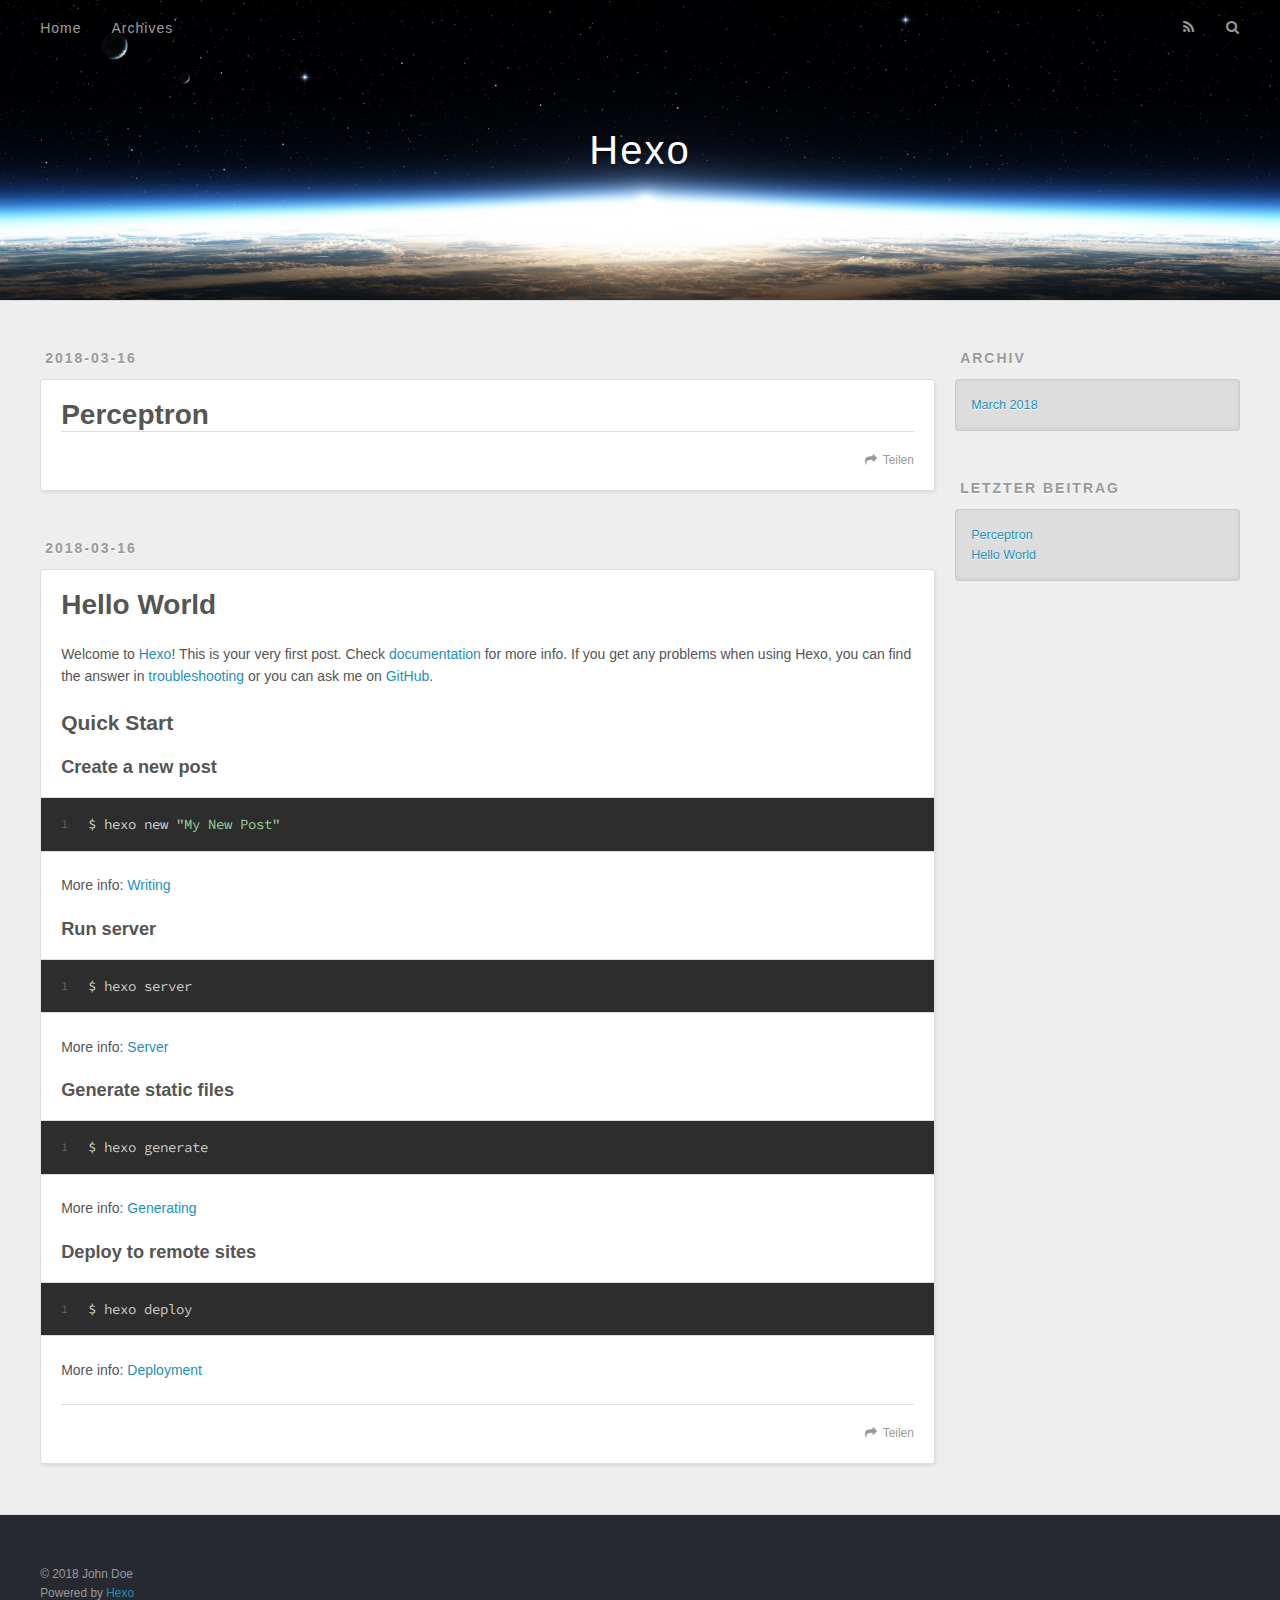
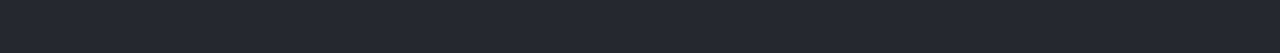
==== index.html @ eaf39b30 "Site updated: 2018-03-16 14:54:07" ====
<!DOCTYPE html>
<html>
<head>
  <meta charset="utf-8">
  

  
  <title>Hexo</title>
  <meta name="viewport" content="width=device-width, initial-scale=1, maximum-scale=1">
  <meta property="og:type" content="website">
<meta property="og:title" content="Hexo">
<meta property="og:url" content="http://yoursite.com/index.html">
<meta property="og:site_name" content="Hexo">
<meta name="twitter:card" content="summary">
<meta name="twitter:title" content="Hexo">
  
    <link rel="alternate" href="/atom.xml" title="Hexo" type="application/atom+xml">
  
  
    <link rel="icon" href="/favicon.png">
  
  
    <link href="//fonts.googleapis.com/css?family=Source+Code+Pro" rel="stylesheet" type="text/css">
  
  <link rel="stylesheet" href="/css/style.css">
</head>

<body>
  <div id="container">
    <div id="wrap">
      <header id="header">
  <div id="banner"></div>
  <div id="header-outer" class="outer">
    <div id="header-title" class="inner">
      <h1 id="logo-wrap">
        <a href="/" id="logo">Hexo</a>
      </h1>
      
    </div>
    <div id="header-inner" class="inner">
      <nav id="main-nav">
        <a id="main-nav-toggle" class="nav-icon"></a>
        
          <a class="main-nav-link" href="/">Home</a>
        
          <a class="main-nav-link" href="/archives">Archives</a>
        
      </nav>
      <nav id="sub-nav">
        
          <a id="nav-rss-link" class="nav-icon" href="/atom.xml" title="RSS Feed"></a>
        
        <a id="nav-search-btn" class="nav-icon" title="Suche"></a>
      </nav>
      <div id="search-form-wrap">
        <form action="//google.com/search" method="get" accept-charset="UTF-8" class="search-form"><input type="search" name="q" class="search-form-input" placeholder="Search"><button type="submit" class="search-form-submit">&#xF002;</button><input type="hidden" name="sitesearch" value="http://yoursite.com"></form>
      </div>
    </div>
  </div>
</header>
      <div class="outer">
        <section id="main">
  
    <article id="post-Perceptron" class="article article-type-post" itemscope itemprop="blogPost">
  <div class="article-meta">
    <a href="/2018/03/16/Perceptron/" class="article-date">
  <time datetime="2018-03-16T06:49:03.000Z" itemprop="datePublished">2018-03-16</time>
</a>
    
  </div>
  <div class="article-inner">
    
    
      <header class="article-header">
        
  
    <h1 itemprop="name">
      <a class="article-title" href="/2018/03/16/Perceptron/">Perceptron</a>
    </h1>
  

      </header>
    
    <div class="article-entry" itemprop="articleBody">
      
        
      
    </div>
    <footer class="article-footer">
      <a data-url="http://yoursite.com/2018/03/16/Perceptron/" data-id="cjetl89c2000060u27ixcn9r8" class="article-share-link">Teilen</a>
      
      
    </footer>
  </div>
  
</article>


  
    <article id="post-hello-world" class="article article-type-post" itemscope itemprop="blogPost">
  <div class="article-meta">
    <a href="/2018/03/16/hello-world/" class="article-date">
  <time datetime="2018-03-16T02:25:37.975Z" itemprop="datePublished">2018-03-16</time>
</a>
    
  </div>
  <div class="article-inner">
    
    
      <header class="article-header">
        
  
    <h1 itemprop="name">
      <a class="article-title" href="/2018/03/16/hello-world/">Hello World</a>
    </h1>
  

      </header>
    
    <div class="article-entry" itemprop="articleBody">
      
        <p>Welcome to <a href="https://hexo.io/" target="_blank" rel="noopener">Hexo</a>! This is your very first post. Check <a href="https://hexo.io/docs/" target="_blank" rel="noopener">documentation</a> for more info. If you get any problems when using Hexo, you can find the answer in <a href="https://hexo.io/docs/troubleshooting.html" target="_blank" rel="noopener">troubleshooting</a> or you can ask me on <a href="https://github.com/hexojs/hexo/issues" target="_blank" rel="noopener">GitHub</a>.</p>
<h2 id="Quick-Start"><a href="#Quick-Start" class="headerlink" title="Quick Start"></a>Quick Start</h2><h3 id="Create-a-new-post"><a href="#Create-a-new-post" class="headerlink" title="Create a new post"></a>Create a new post</h3><figure class="highlight bash"><table><tr><td class="gutter"><pre><span class="line">1</span><br></pre></td><td class="code"><pre><span class="line">$ hexo new <span class="string">"My New Post"</span></span><br></pre></td></tr></table></figure>
<p>More info: <a href="https://hexo.io/docs/writing.html" target="_blank" rel="noopener">Writing</a></p>
<h3 id="Run-server"><a href="#Run-server" class="headerlink" title="Run server"></a>Run server</h3><figure class="highlight bash"><table><tr><td class="gutter"><pre><span class="line">1</span><br></pre></td><td class="code"><pre><span class="line">$ hexo server</span><br></pre></td></tr></table></figure>
<p>More info: <a href="https://hexo.io/docs/server.html" target="_blank" rel="noopener">Server</a></p>
<h3 id="Generate-static-files"><a href="#Generate-static-files" class="headerlink" title="Generate static files"></a>Generate static files</h3><figure class="highlight bash"><table><tr><td class="gutter"><pre><span class="line">1</span><br></pre></td><td class="code"><pre><span class="line">$ hexo generate</span><br></pre></td></tr></table></figure>
<p>More info: <a href="https://hexo.io/docs/generating.html" target="_blank" rel="noopener">Generating</a></p>
<h3 id="Deploy-to-remote-sites"><a href="#Deploy-to-remote-sites" class="headerlink" title="Deploy to remote sites"></a>Deploy to remote sites</h3><figure class="highlight bash"><table><tr><td class="gutter"><pre><span class="line">1</span><br></pre></td><td class="code"><pre><span class="line">$ hexo deploy</span><br></pre></td></tr></table></figure>
<p>More info: <a href="https://hexo.io/docs/deployment.html" target="_blank" rel="noopener">Deployment</a></p>

      
    </div>
    <footer class="article-footer">
      <a data-url="http://yoursite.com/2018/03/16/hello-world/" data-id="cjetl89c9000160u2p0v2at0t" class="article-share-link">Teilen</a>
      
      
    </footer>
  </div>
  
</article>


  


</section>
        
          <aside id="sidebar">
  
    

  
    

  
    
  
    
  <div class="widget-wrap">
    <h3 class="widget-title">Archiv</h3>
    <div class="widget">
      <ul class="archive-list"><li class="archive-list-item"><a class="archive-list-link" href="/archives/2018/03/">March 2018</a></li></ul>
    </div>
  </div>


  
    
  <div class="widget-wrap">
    <h3 class="widget-title">letzter Beitrag</h3>
    <div class="widget">
      <ul>
        
          <li>
            <a href="/2018/03/16/Perceptron/">Perceptron</a>
          </li>
        
          <li>
            <a href="/2018/03/16/hello-world/">Hello World</a>
          </li>
        
      </ul>
    </div>
  </div>

  
</aside>
        
      </div>
      <footer id="footer">
  
  <div class="outer">
    <div id="footer-info" class="inner">
      &copy; 2018 John Doe<br>
      Powered by <a href="http://hexo.io/" target="_blank">Hexo</a>
    </div>
  </div>
</footer>
    </div>
    <nav id="mobile-nav">
  
    <a href="/" class="mobile-nav-link">Home</a>
  
    <a href="/archives" class="mobile-nav-link">Archives</a>
  
</nav>
    

<script src="//ajax.googleapis.com/ajax/libs/jquery/2.0.3/jquery.min.js"></script>


  <link rel="stylesheet" href="/fancybox/jquery.fancybox.css">
  <script src="/fancybox/jquery.fancybox.pack.js"></script>


<script src="/js/script.js"></script>



  </div>
</body>
</html>
---- css/style.css ----
body {
  width: 100%;
}
body:before,
body:after {
  content: "";
  display: table;
}
body:after {
  clear: both;
}
html,
body,
div,
span,
applet,
object,
iframe,
h1,
h2,
h3,
h4,
h5,
h6,
p,
blockquote,
pre,
a,
abbr,
acronym,
address,
big,
cite,
code,
del,
dfn,
em,
img,
ins,
kbd,
q,
s,
samp,
small,
strike,
strong,
sub,
sup,
tt,
var,
dl,
dt,
dd,
ol,
ul,
li,
fieldset,
form,
label,
legend,
table,
caption,
tbody,
tfoot,
thead,
tr,
th,
td {
  margin: 0;
  padding: 0;
  border: 0;
  outline: 0;
  font-weight: inherit;
  font-style: inherit;
  font-family: inherit;
  font-size: 100%;
  vertical-align: baseline;
}
body {
  line-height: 1;
  color: #000;
  background: #fff;
}
ol,
ul {
  list-style: none;
}
table {
  border-collapse: separate;
  border-spacing: 0;
  vertical-align: middle;
}
caption,
th,
td {
  text-align: left;
  font-weight: normal;
  vertical-align: middle;
}
a img {
  border: none;
}
input,
button {
  margin: 0;
  padding: 0;
}
input::-moz-focus-inner,
button::-moz-focus-inner {
  border: 0;
  padding: 0;
}
@font-face {
  font-family: FontAwesome;
  font-style: normal;
  font-weight: normal;
  src: url("fonts/fontawesome-webfont.eot?v=#4.0.3");
  src: url("fonts/fontawesome-webfont.eot?#iefix&v=#4.0.3") format("embedded-opentype"), url("fonts/fontawesome-webfont.woff?v=#4.0.3") format("woff"), url("fonts/fontawesome-webfont.ttf?v=#4.0.3") format("truetype"), url("fonts/fontawesome-webfont.svg#fontawesomeregular?v=#4.0.3") format("svg");
}
html,
body,
#container {
  height: 100%;
}
body {
  background: #eee;
  font: 14px -apple-system, BlinkMacSystemFont, "Segoe UI", "Roboto", "Oxygen", "Ubuntu", "Cantarell", "Fira Sans", "Droid Sans", "Helvetica Neue", sans-serif;
  -webkit-text-size-adjust: 100%;
}
.outer {
  max-width: 1220px;
  margin: 0 auto;
  padding: 0 20px;
}
.outer:before,
.outer:after {
  content: "";
  display: table;
}
.outer:after {
  clear: both;
}
.inner {
  display: inline;
  float: left;
  width: 98.33333333333333%;
  margin: 0 0.833333333333333%;
}
.left,
.alignleft {
  float: left;
}
.right,
.alignright {
  float: right;
}
.clear {
  clear: both;
}
#container {
  position: relative;
}
.mobile-nav-on {
  overflow: hidden;
}
#wrap {
  height: 100%;
  width: 100%;
  position: absolute;
  top: 0;
  left: 0;
  -webkit-transition: 0.2s ease-out;
  -moz-transition: 0.2s ease-out;
  -ms-transition: 0.2s ease-out;
  transition: 0.2s ease-out;
  z-index: 1;
  background: #eee;
}
.mobile-nav-on #wrap {
  left: 280px;
}
@media screen and (min-width: 768px) {
  #main {
    display: inline;
    float: left;
    width: 73.33333333333333%;
    margin: 0 0.833333333333333%;
  }
}
.article-date,
.article-category-link,
.archive-year,
.widget-title {
  text-decoration: none;
  text-transform: uppercase;
  letter-spacing: 2px;
  color: #999;
  margin-bottom: 1em;
  margin-left: 5px;
  line-height: 1em;
  text-shadow: 0 1px #fff;
  font-weight: bold;
}
.article-inner,
.archive-article-inner {
  background: #fff;
  -webkit-box-shadow: 1px 2px 3px #ddd;
  box-shadow: 1px 2px 3px #ddd;
  border: 1px solid #ddd;
  border-radius: 3px;
}
.article-entry h1,
.widget h1 {
  font-size: 2em;
}
.article-entry h2,
.widget h2 {
  font-size: 1.5em;
}
.article-entry h3,
.widget h3 {
  font-size: 1.3em;
}
.article-entry h4,
.widget h4 {
  font-size: 1.2em;
}
.article-entry h5,
.widget h5 {
  font-size: 1em;
}
.article-entry h6,
.widget h6 {
  font-size: 1em;
  color: #999;
}
.article-entry hr,
.widget hr {
  border: 1px dashed #ddd;
}
.article-entry strong,
.widget strong {
  font-weight: bold;
}
.article-entry em,
.widget em,
.article-entry cite,
.widget cite {
  font-style: italic;
}
.article-entry sup,
.widget sup,
.article-entry sub,
.widget sub {
  font-size: 0.75em;
  line-height: 0;
  position: relative;
  vertical-align: baseline;
}
.article-entry sup,
.widget sup {
  top: -0.5em;
}
.article-entry sub,
.widget sub {
  bottom: -0.2em;
}
.article-entry small,
.widget small {
  font-size: 0.85em;
}
.article-entry acronym,
.widget acronym,
.article-entry abbr,
.widget abbr {
  border-bottom: 1px dotted;
}
.article-entry ul,
.widget ul,
.article-entry ol,
.widget ol,
.article-entry dl,
.widget dl {
  margin: 0 20px;
  line-height: 1.6em;
}
.article-entry ul ul,
.widget ul ul,
.article-entry ol ul,
.widget ol ul,
.article-entry ul ol,
.widget ul ol,
.article-entry ol ol,
.widget ol ol {
  margin-top: 0;
  margin-bottom: 0;
}
.article-entry ul,
.widget ul {
  list-style: disc;
}
.article-entry ol,
.widget ol {
  list-style: decimal;
}
.article-entry dt,
.widget dt {
  font-weight: bold;
}
#header {
  height: 300px;
  position: relative;
  border-bottom: 1px solid #ddd;
}
#header:before,
#header:after {
  content: "";
  position: absolute;
  left: 0;
  right: 0;
  height: 40px;
}
#header:before {
  top: 0;
  background: -webkit-linear-gradient(rgba(0,0,0,0.2), transparent);
  background: -moz-linear-gradient(rgba(0,0,0,0.2), transparent);
  background: -ms-linear-gradient(rgba(0,0,0,0.2), transparent);
  background: linear-gradient(rgba(0,0,0,0.2), transparent);
}
#header:after {
  bottom: 0;
  background: -webkit-linear-gradient(transparent, rgba(0,0,0,0.2));
  background: -moz-linear-gradient(transparent, rgba(0,0,0,0.2));
  background: -ms-linear-gradient(transparent, rgba(0,0,0,0.2));
  background: linear-gradient(transparent, rgba(0,0,0,0.2));
}
#header-outer {
  height: 100%;
  position: relative;
}
#header-inner {
  position: relative;
  overflow: hidden;
}
#banner {
  position: absolute;
  top: 0;
  left: 0;
  width: 100%;
  height: 100%;
  background: url("images/banner.jpg") center #000;
  -webkit-background-size: cover;
  -moz-background-size: cover;
  background-size: cover;
  z-index: -1;
}
#header-title {
  text-align: center;
  height: 40px;
  position: absolute;
  top: 50%;
  left: 0;
  margin-top: -20px;
}
#logo,
#subtitle {
  text-decoration: none;
  color: #fff;
  font-weight: 300;
  text-shadow: 0 1px 4px rgba(0,0,0,0.3);
}
#logo {
  font-size: 40px;
  line-height: 40px;
  letter-spacing: 2px;
}
#subtitle {
  font-size: 16px;
  line-height: 16px;
  letter-spacing: 1px;
}
#subtitle-wrap {
  margin-top: 16px;
}
#main-nav {
  float: left;
  margin-left: -15px;
}
.nav-icon,
.main-nav-link {
  float: left;
  color: #fff;
  opacity: 0.6;
  text-decoration: none;
  text-shadow: 0 1px rgba(0,0,0,0.2);
  -webkit-transition: opacity 0.2s;
  -moz-transition: opacity 0.2s;
  -ms-transition: opacity 0.2s;
  transition: opacity 0.2s;
  display: block;
  padding: 20px 15px;
}
.nav-icon:hover,
.main-nav-link:hover {
  opacity: 1;
}
.nav-icon {
  font-family: FontAwesome;
  text-align: center;
  font-size: 14px;
  width: 14px;
  height: 14px;
  padding: 20px 15px;
  position: relative;
  cursor: pointer;
}
.main-nav-link {
  font-weight: 300;
  letter-spacing: 1px;
}
@media screen and (max-width: 479px) {
  .main-nav-link {
    display: none;
  }
}
#main-nav-toggle {
  display: none;
}
#main-nav-toggle:before {
  content: "\f0c9";
}
@media screen and (max-width: 479px) {
  #main-nav-toggle {
    display: block;
  }
}
#sub-nav {
  float: right;
  margin-right: -15px;
}
#nav-rss-link:before {
  content: "\f09e";
}
#nav-search-btn:before {
  content: "\f002";
}
#search-form-wrap {
  position: absolute;
  top: 15px;
  width: 150px;
  height: 30px;
  right: -150px;
  opacity: 0;
  -webkit-transition: 0.2s ease-out;
  -moz-transition: 0.2s ease-out;
  -ms-transition: 0.2s ease-out;
  transition: 0.2s ease-out;
}
#search-form-wrap.on {
  opacity: 1;
  right: 0;
}
@media screen and (max-width: 479px) {
  #search-form-wrap {
    width: 100%;
    right: -100%;
  }
}
.search-form {
  position: absolute;
  top: 0;
  left: 0;
  right: 0;
  background: #fff;
  padding: 5px 15px;
  border-radius: 15px;
  -webkit-box-shadow: 0 0 10px rgba(0,0,0,0.3);
  box-shadow: 0 0 10px rgba(0,0,0,0.3);
}
.search-form-input {
  border: none;
  background: none;
  color: #555;
  width: 100%;
  font: 13px -apple-system, BlinkMacSystemFont, "Segoe UI", "Roboto", "Oxygen", "Ubuntu", "Cantarell", "Fira Sans", "Droid Sans", "Helvetica Neue", sans-serif;
  outline: none;
}
.search-form-input::-webkit-search-results-decoration,
.search-form-input::-webkit-search-cancel-button {
  -webkit-appearance: none;
}
.search-form-submit {
  position: absolute;
  top: 50%;
  right: 10px;
  margin-top: -7px;
  font: 13px FontAwesome;
  border: none;
  background: none;
  color: #bbb;
  cursor: pointer;
}
.search-form-submit:hover,
.search-form-submit:focus {
  color: #777;
}
.article {
  margin: 50px 0;
}
.article-inner {
  overflow: hidden;
}
.article-meta:before,
.article-meta:after {
  content: "";
  display: table;
}
.article-meta:after {
  clear: both;
}
.article-date {
  float: left;
}
.article-category {
  float: left;
  line-height: 1em;
  color: #ccc;
  text-shadow: 0 1px #fff;
  margin-left: 8px;
}
.article-category:before {
  content: "\2022";
}
.article-category-link {
  margin: 0 12px 1em;
}
.article-header {
  padding: 20px 20px 0;
}
.article-title {
  text-decoration: none;
  font-size: 2em;
  font-weight: bold;
  color: #555;
  line-height: 1.1em;
  -webkit-transition: color 0.2s;
  -moz-transition: color 0.2s;
  -ms-transition: color 0.2s;
  transition: color 0.2s;
}
a.article-title:hover {
  color: #258fb8;
}
.article-entry {
  color: #555;
  padding: 0 20px;
}
.article-entry:before,
.article-entry:after {
  content: "";
  display: table;
}
.article-entry:after {
  clear: both;
}
.article-entry p,
.article-entry table {
  line-height: 1.6em;
  margin: 1.6em 0;
}
.article-entry h1,
.article-entry h2,
.article-entry h3,
.article-entry h4,
.article-entry h5,
.article-entry h6 {
  font-weight: bold;
}
.article-entry h1,
.article-entry h2,
.article-entry h3,
.article-entry h4,
.article-entry h5,
.article-entry h6 {
  line-height: 1.1em;
  margin: 1.1em 0;
}
.article-entry a {
  color: #258fb8;
  text-decoration: none;
}
.article-entry a:hover {
  text-decoration: underline;
}
.article-entry ul,
.article-entry ol,
.article-entry dl {
  margin-top: 1.6em;
  margin-bottom: 1.6em;
}
.article-entry img,
.article-entry video {
  max-width: 100%;
  height: auto;
  display: block;
  margin: auto;
}
.article-entry iframe {
  border: none;
}
.article-entry table {
  width: 100%;
  border-collapse: collapse;
  border-spacing: 0;
}
.article-entry th {
  font-weight: bold;
  border-bottom: 3px solid #ddd;
  padding-bottom: 0.5em;
}
.article-entry td {
  border-bottom: 1px solid #ddd;
  padding: 10px 0;
}
.article-entry blockquote {
  font-family: Georgia, "Times New Roman", serif;
  font-size: 1.4em;
  margin: 1.6em 20px;
  text-align: center;
}
.article-entry blockquote footer {
  font-size: 14px;
  margin: 1.6em 0;
  font-family: -apple-system, BlinkMacSystemFont, "Segoe UI", "Roboto", "Oxygen", "Ubuntu", "Cantarell", "Fira Sans", "Droid Sans", "Helvetica Neue", sans-serif;
}
.article-entry blockquote footer cite:before {
  content: "—";
  padding: 0 0.5em;
}
.article-entry .pullquote {
  text-align: left;
  width: 45%;
  margin: 0;
}
.article-entry .pullquote.left {
  margin-left: 0.5em;
  margin-right: 1em;
}
.article-entry .pullquote.right {
  margin-right: 0.5em;
  margin-left: 1em;
}
.article-entry .caption {
  color: #999;
  display: block;
  font-size: 0.9em;
  margin-top: 0.5em;
  position: relative;
  text-align: center;
}
.article-entry .video-container {
  position: relative;
  padding-top: 56.25%;
  height: 0;
  overflow: hidden;
}
.article-entry .video-container iframe,
.article-entry .video-container object,
.article-entry .video-container embed {
  position: absolute;
  top: 0;
  left: 0;
  width: 100%;
  height: 100%;
  margin-top: 0;
}
.article-more-link a {
  display: inline-block;
  line-height: 1em;
  padding: 6px 15px;
  border-radius: 15px;
  background: #eee;
  color: #999;
  text-shadow: 0 1px #fff;
  text-decoration: none;
}
.article-more-link a:hover {
  background: #258fb8;
  color: #fff;
  text-decoration: none;
  text-shadow: 0 1px #1e7293;
}
.article-footer {
  font-size: 0.85em;
  line-height: 1.6em;
  border-top: 1px solid #ddd;
  padding-top: 1.6em;
  margin: 0 20px 20px;
}
.article-footer:before,
.article-footer:after {
  content: "";
  display: table;
}
.article-footer:after {
  clear: both;
}
.article-footer a {
  color: #999;
  text-decoration: none;
}
.article-footer a:hover {
  color: #555;
}
.article-tag-list-item {
  float: left;
  margin-right: 10px;
}
.article-tag-list-link:before {
  content: "#";
}
.article-comment-link {
  float: right;
}
.article-comment-link:before {
  content: "\f075";
  font-family: FontAwesome;
  padding-right: 8px;
}
.article-share-link {
  cursor: pointer;
  float: right;
  margin-left: 20px;
}
.article-share-link:before {
  content: "\f064";
  font-family: FontAwesome;
  padding-right: 6px;
}
#article-nav {
  position: relative;
}
#article-nav:before,
#article-nav:after {
  content: "";
  display: table;
}
#article-nav:after {
  clear: both;
}
@media screen and (min-width: 768px) {
  #article-nav {
    margin: 50px 0;
  }
  #article-nav:before {
    width: 8px;
    height: 8px;
    position: absolute;
    top: 50%;
    left: 50%;
    margin-top: -4px;
    margin-left: -4px;
    content: "";
    border-radius: 50%;
    background: #ddd;
    -webkit-box-shadow: 0 1px 2px #fff;
    box-shadow: 0 1px 2px #fff;
  }
}
.article-nav-link-wrap {
  text-decoration: none;
  text-shadow: 0 1px #fff;
  color: #999;
  -webkit-box-sizing: border-box;
  -moz-box-sizing: border-box;
  box-sizing: border-box;
  margin-top: 50px;
  text-align: center;
  display: block;
}
.article-nav-link-wrap:hover {
  color: #555;
}
@media screen and (min-width: 768px) {
  .article-nav-link-wrap {
    width: 50%;
    margin-top: 0;
  }
}
@media screen and (min-width: 768px) {
  #article-nav-newer {
    float: left;
    text-align: right;
    padding-right: 20px;
  }
}
@media screen and (min-width: 768px) {
  #article-nav-older {
    float: right;
    text-align: left;
    padding-left: 20px;
  }
}
.article-nav-caption {
  text-transform: uppercase;
  letter-spacing: 2px;
  color: #ddd;
  line-height: 1em;
  font-weight: bold;
}
#article-nav-newer .article-nav-caption {
  margin-right: -2px;
}
.article-nav-title {
  font-size: 0.85em;
  line-height: 1.6em;
  margin-top: 0.5em;
}
.article-share-box {
  position: absolute;
  display: none;
  background: #fff;
  -webkit-box-shadow: 1px 2px 10px rgba(0,0,0,0.2);
  box-shadow: 1px 2px 10px rgba(0,0,0,0.2);
  border-radius: 3px;
  margin-left: -145px;
  overflow: hidden;
  z-index: 1;
}
.article-share-box.on {
  display: block;
}
.article-share-input {
  width: 100%;
  background: none;
  -webkit-box-sizing: border-box;
  -moz-box-sizing: border-box;
  box-sizing: border-box;
  font: 14px -apple-system, BlinkMacSystemFont, "Segoe UI", "Roboto", "Oxygen", "Ubuntu", "Cantarell", "Fira Sans", "Droid Sans", "Helvetica Neue", sans-serif;
  padding: 0 15px;
  color: #555;
  outline: none;
  border: 1px solid #ddd;
  border-radius: 3px 3px 0 0;
  height: 36px;
  line-height: 36px;
}
.article-share-links {
  background: #eee;
}
.article-share-links:before,
.article-share-links:after {
  content: "";
  display: table;
}
.article-share-links:after {
  clear: both;
}
.article-share-twitter,
.article-share-facebook,
.article-share-pinterest,
.article-share-google {
  width: 50px;
  height: 36px;
  display: block;
  float: left;
  position: relative;
  color: #999;
  text-shadow: 0 1px #fff;
}
.article-share-twitter:before,
.article-share-facebook:before,
.article-share-pinterest:before,
.article-share-google:before {
  font-size: 20px;
  font-family: FontAwesome;
  width: 20px;
  height: 20px;
  position: absolute;
  top: 50%;
  left: 50%;
  margin-top: -10px;
  margin-left: -10px;
  text-align: center;
}
.article-share-twitter:hover,
.article-share-facebook:hover,
.article-share-pinterest:hover,
.article-share-google:hover {
  color: #fff;
}
.article-share-twitter:before {
  content: "\f099";
}
.article-share-twitter:hover {
  background: #00aced;
  text-shadow: 0 1px #008abe;
}
.article-share-facebook:before {
  content: "\f09a";
}
.article-share-facebook:hover {
  background: #3b5998;
  text-shadow: 0 1px #2f477a;
}
.article-share-pinterest:before {
  content: "\f0d2";
}
.article-share-pinterest:hover {
  background: #cb2027;
  text-shadow: 0 1px #a21a1f;
}
.article-share-google:before {
  content: "\f0d5";
}
.article-share-google:hover {
  background: #dd4b39;
  text-shadow: 0 1px #be3221;
}
.article-gallery {
  background: #000;
  position: relative;
}
.article-gallery-photos {
  position: relative;
  overflow: hidden;
}
.article-gallery-img {
  display: none;
  max-width: 100%;
}
.article-gallery-img:first-child {
  display: block;
}
.article-gallery-img.loaded {
  position: absolute;
  display: block;
}
.article-gallery-img img {
  display: block;
  max-width: 100%;
  margin: 0 auto;
}
#comments {
  background: #fff;
  -webkit-box-shadow: 1px 2px 3px #ddd;
  box-shadow: 1px 2px 3px #ddd;
  padding: 20px;
  border: 1px solid #ddd;
  border-radius: 3px;
  margin: 50px 0;
}
#comments a {
  color: #258fb8;
}
.archives-wrap {
  margin: 50px 0;
}
.archives:before,
.archives:after {
  content: "";
  display: table;
}
.archives:after {
  clear: both;
}
.archive-year-wrap {
  margin-bottom: 1em;
}
.archives {
  -webkit-column-gap: 10px;
  -moz-column-gap: 10px;
  column-gap: 10px;
}
@media screen and (min-width: 480px) and (max-width: 767px) {
  .archives {
    -webkit-column-count: 2;
    -moz-column-count: 2;
    column-count: 2;
  }
}
@media screen and (min-width: 768px) {
  .archives {
    -webkit-column-count: 3;
    -moz-column-count: 3;
    column-count: 3;
  }
}
.archive-article {
  -webkit-column-break-inside: avoid;
  page-break-inside: avoid;
  overflow: hidden;
  break-inside: avoid-column;
}
.archive-article-inner {
  padding: 10px;
  margin-bottom: 15px;
}
.archive-article-title {
  text-decoration: none;
  font-weight: bold;
  color: #555;
  -webkit-transition: color 0.2s;
  -moz-transition: color 0.2s;
  -ms-transition: color 0.2s;
  transition: color 0.2s;
  line-height: 1.6em;
}
.archive-article-title:hover {
  color: #258fb8;
}
.archive-article-footer {
  margin-top: 1em;
}
.archive-article-date {
  color: #999;
  text-decoration: none;
  font-size: 0.85em;
  line-height: 1em;
  margin-bottom: 0.5em;
  display: block;
}
#page-nav {
  margin: 50px auto;
  background: #fff;
  -webkit-box-shadow: 1px 2px 3px #ddd;
  box-shadow: 1px 2px 3px #ddd;
  border: 1px solid #ddd;
  border-radius: 3px;
  text-align: center;
  color: #999;
  overflow: hidden;
}
#page-nav:before,
#page-nav:after {
  content: "";
  display: table;
}
#page-nav:after {
  clear: both;
}
#page-nav a,
#page-nav span {
  padding: 10px 20px;
  line-height: 1;
  height: 2ex;
}
#page-nav a {
  color: #999;
  text-decoration: none;
}
#page-nav a:hover {
  background: #999;
  color: #fff;
}
#page-nav .prev {
  float: left;
}
#page-nav .next {
  float: right;
}
#page-nav .page-number {
  display: inline-block;
}
@media screen and (max-width: 479px) {
  #page-nav .page-number {
    display: none;
  }
}
#page-nav .current {
  color: #555;
  font-weight: bold;
}
#page-nav .space {
  color: #ddd;
}
#footer {
  background: #262a30;
  padding: 50px 0;
  border-top: 1px solid #ddd;
  color: #999;
}
#footer a {
  color: #258fb8;
  text-decoration: none;
}
#footer a:hover {
  text-decoration: underline;
}
#footer-info {
  line-height: 1.6em;
  font-size: 0.85em;
}
.article-entry pre,
.article-entry .highlight {
  background: #2d2d2d;
  margin: 0 -20px;
  padding: 15px 20px;
  border-style: solid;
  border-color: #ddd;
  border-width: 1px 0;
  overflow: auto;
  color: #ccc;
  line-height: 22.400000000000002px;
}
.article-entry .highlight .gutter pre,
.article-entry .gist .gist-file .gist-data .line-numbers {
  color: #666;
  font-size: 0.85em;
}
.article-entry pre,
.article-entry code {
  font-family: "Source Code Pro", Consolas, Monaco, Menlo, Consolas, monospace;
}
.article-entry code {
  background: #eee;
  text-shadow: 0 1px #fff;
  padding: 0 0.3em;
}
.article-entry pre code {
  background: none;
  text-shadow: none;
  padding: 0;
}
.article-entry .highlight pre {
  border: none;
  margin: 0;
  padding: 0;
}
.article-entry .highlight table {
  margin: 0;
  width: auto;
}
.article-entry .highlight td {
  border: none;
  padding: 0;
}
.article-entry .highlight figcaption {
  font-size: 0.85em;
  color: #999;
  line-height: 1em;
  margin-bottom: 1em;
}
.article-entry .highlight figcaption:before,
.article-entry .highlight figcaption:after {
  content: "";
  display: table;
}
.article-entry .highlight figcaption:after {
  clear: both;
}
.article-entry .highlight figcaption a {
  float: right;
}
.article-entry .highlight .gutter pre {
  text-align: right;
  padding-right: 20px;
}
.article-entry .highlight .line {
  height: 22.400000000000002px;
}
.article-entry .highlight .line.marked {
  background: #515151;
}
.article-entry .gist {
  margin: 0 -20px;
  border-style: solid;
  border-color: #ddd;
  border-width: 1px 0;
  background: #2d2d2d;
  padding: 15px 20px 15px 0;
}
.article-entry .gist .gist-file {
  border: none;
  font-family: "Source Code Pro", Consolas, Monaco, Menlo, Consolas, monospace;
  margin: 0;
}
.article-entry .gist .gist-file .gist-data {
  background: none;
  border: none;
}
.article-entry .gist .gist-file .gist-data .line-numbers {
  background: none;
  border: none;
  padding: 0 20px 0 0;
}
.article-entry .gist .gist-file .gist-data .line-data {
  padding: 0 !important;
}
.article-entry .gist .gist-file .highlight {
  margin: 0;
  padding: 0;
  border: none;
}
.article-entry .gist .gist-file .gist-meta {
  background: #2d2d2d;
  color: #999;
  font: 0.85em -apple-system, BlinkMacSystemFont, "Segoe UI", "Roboto", "Oxygen", "Ubuntu", "Cantarell", "Fira Sans", "Droid Sans", "Helvetica Neue", sans-serif;
  text-shadow: 0 0;
  padding: 0;
  margin-top: 1em;
  margin-left: 20px;
}
.article-entry .gist .gist-file .gist-meta a {
  color: #258fb8;
  font-weight: normal;
}
.article-entry .gist .gist-file .gist-meta a:hover {
  text-decoration: underline;
}
pre .comment,
pre .title {
  color: #999;
}
pre .variable,
pre .attribute,
pre .tag,
pre .regexp,
pre .ruby .constant,
pre .xml .tag .title,
pre .xml .pi,
pre .xml .doctype,
pre .html .doctype,
pre .css .id,
pre .css .class,
pre .css .pseudo {
  color: #f2777a;
}
pre .number,
pre .preprocessor,
pre .built_in,
pre .literal,
pre .params,
pre .constant {
  color: #f99157;
}
pre .class,
pre .ruby .class .title,
pre .css .rules .attribute {
  color: #9c9;
}
pre .string,
pre .value,
pre .inheritance,
pre .header,
pre .ruby .symbol,
pre .xml .cdata {
  color: #9c9;
}
pre .css .hexcolor {
  color: #6cc;
}
pre .function,
pre .python .decorator,
pre .python .title,
pre .ruby .function .title,
pre .ruby .title .keyword,
pre .perl .sub,
pre .javascript .title,
pre .coffeescript .title {
  color: #69c;
}
pre .keyword,
pre .javascript .function {
  color: #c9c;
}
@media screen and (max-width: 479px) {
  #mobile-nav {
    position: absolute;
    top: 0;
    left: 0;
    width: 280px;
    height: 100%;
    background: #191919;
    border-right: 1px solid #fff;
  }
}
@media screen and (max-width: 479px) {
  .mobile-nav-link {
    display: block;
    color: #999;
    text-decoration: none;
    padding: 15px 20px;
    font-weight: bold;
  }
  .mobile-nav-link:hover {
    color: #fff;
  }
}
@media screen and (min-width: 768px) {
  #sidebar {
    display: inline;
    float: left;
    width: 23.333333333333332%;
    margin: 0 0.833333333333333%;
  }
}
.widget-wrap {
  margin: 50px 0;
}
.widget {
  color: #777;
  text-shadow: 0 1px #fff;
  background: #ddd;
  -webkit-box-shadow: 0 -1px 4px #ccc inset;
  box-shadow: 0 -1px 4px #ccc inset;
  border: 1px solid #ccc;
  padding: 15px;
  border-radius: 3px;
}
.widget a {
  color: #258fb8;
  text-decoration: none;
}
.widget a:hover {
  text-decoration: underline;
}
.widget ul ul,
.widget ol ul,
.widget dl ul,
.widget ul ol,
.widget ol ol,
.widget dl ol,
.widget ul dl,
.widget ol dl,
.widget dl dl {
  margin-left: 15px;
  list-style: disc;
}
.widget {
  line-height: 1.6em;
  word-wrap: break-word;
  font-size: 0.9em;
}
.widget ul,
.widget ol {
  list-style: none;
  margin: 0;
}
.widget ul ul,
.widget ol ul,
.widget ul ol,
.widget ol ol {
  margin: 0 20px;
}
.widget ul ul,
.widget ol ul {
  list-style: disc;
}
.widget ul ol,
.widget ol ol {
  list-style: decimal;
}
.category-list-count,
.tag-list-count,
.archive-list-count {
  padding-left: 5px;
  color: #999;
  font-size: 0.85em;
}
.category-list-count:before,
.tag-list-count:before,
.archive-list-count:before {
  content: "(";
}
.category-list-count:after,
.tag-list-count:after,
.archive-list-count:after {
  content: ")";
}
.tagcloud a {
  margin-right: 5px;
  display: inline-block;
}
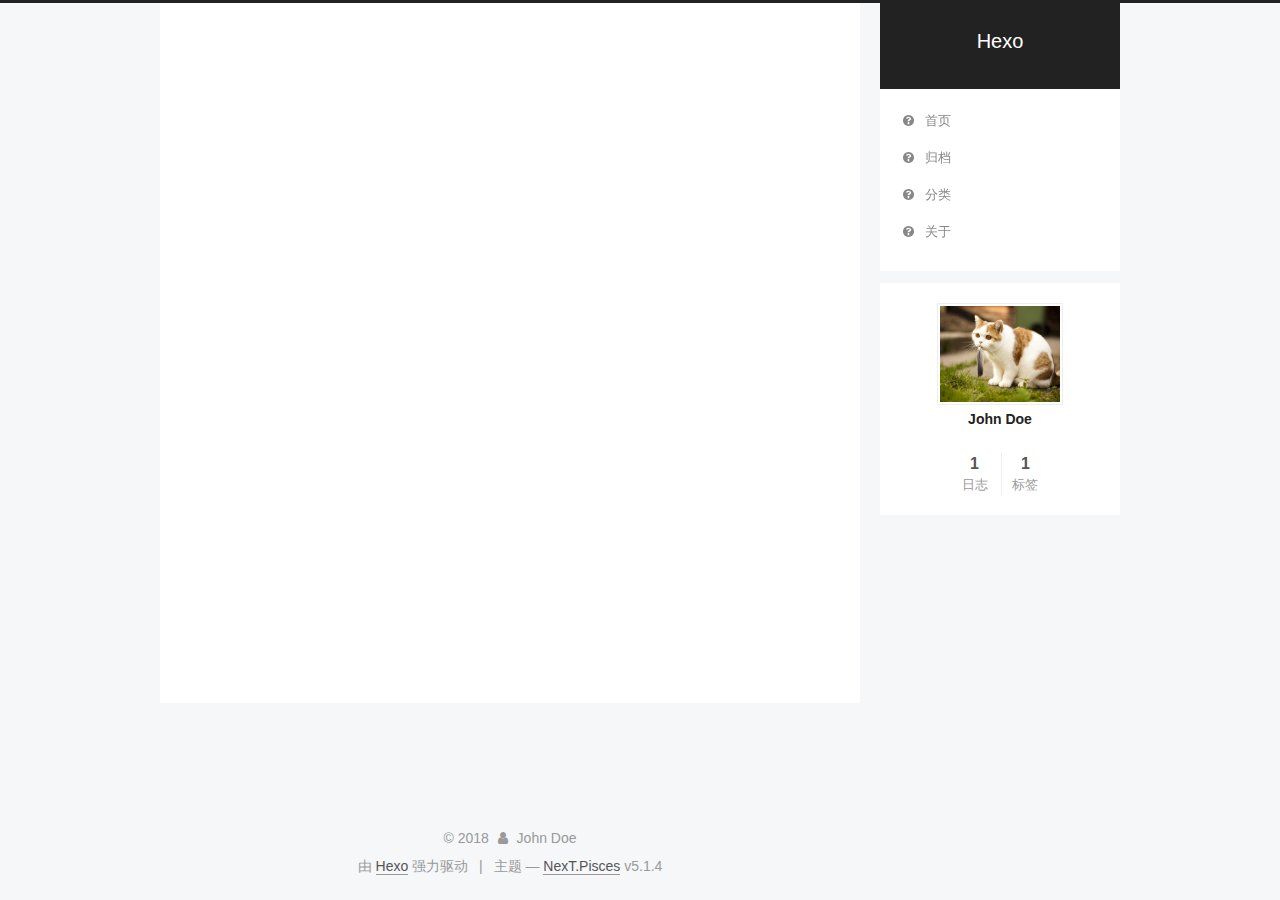
==== commit 2c8db7a6: "Site updated: 2018-03-16 15:18:19" ====
--- a/index.html
+++ b/index.html
@@ -1,223 +1,647 @@
 <!DOCTYPE html>
-<html>
+
+
+
+  
+
+
+<html class="theme-next pisces use-motion" lang="zh-Hans">
 <head>
-  <meta charset="utf-8">
-  
-
-  
-  <title>Hexo</title>
-  <meta name="viewport" content="width=device-width, initial-scale=1, maximum-scale=1">
-  <meta property="og:type" content="website">
+  <meta charset="UTF-8"/>
+<meta http-equiv="X-UA-Compatible" content="IE=edge" />
+<meta name="viewport" content="width=device-width, initial-scale=1, maximum-scale=1"/>
+<meta name="theme-color" content="#222">
+
+
+
+
+
+
+
+
+
+<meta http-equiv="Cache-Control" content="no-transform" />
+<meta http-equiv="Cache-Control" content="no-siteapp" />
+
+
+
+
+
+
+
+
+
+
+
+
+
+
+
+
+  
+  
+  <link href="/lib/fancybox/source/jquery.fancybox.css?v=2.1.5" rel="stylesheet" type="text/css" />
+
+
+
+
+
+
+
+<link href="/lib/font-awesome/css/font-awesome.min.css?v=4.6.2" rel="stylesheet" type="text/css" />
+
+<link href="/css/main.css?v=5.1.4" rel="stylesheet" type="text/css" />
+
+
+  <link rel="apple-touch-icon" sizes="180x180" href="/images/apple-touch-icon-next.png?v=5.1.4">
+
+
+  <link rel="icon" type="image/png" sizes="32x32" href="/images/favicon-32x32-next.png?v=5.1.4">
+
+
+  <link rel="icon" type="image/png" sizes="16x16" href="/images/favicon-16x16-next.png?v=5.1.4">
+
+
+  <link rel="mask-icon" href="/images/logo.svg?v=5.1.4" color="#222">
+
+
+
+
+
+  <meta name="keywords" content="Hexo, NexT" />
+
+
+
+
+
+
+
+
+
+
+<meta property="og:type" content="website">
 <meta property="og:title" content="Hexo">
 <meta property="og:url" content="http://yoursite.com/index.html">
 <meta property="og:site_name" content="Hexo">
+<meta property="og:locale" content="zh-Hans">
 <meta name="twitter:card" content="summary">
 <meta name="twitter:title" content="Hexo">
-  
-    <link rel="alternate" href="/atom.xml" title="Hexo" type="application/atom+xml">
-  
-  
-    <link rel="icon" href="/favicon.png">
-  
-  
-    <link href="//fonts.googleapis.com/css?family=Source+Code+Pro" rel="stylesheet" type="text/css">
-  
-  <link rel="stylesheet" href="/css/style.css">
+
+
+
+<script type="text/javascript" id="hexo.configurations">
+  var NexT = window.NexT || {};
+  var CONFIG = {
+    root: '/',
+    scheme: 'Pisces',
+    version: '5.1.4',
+    sidebar: {"position":"right","display":"always","offset":12,"b2t":false,"scrollpercent":false,"onmobile":false},
+    fancybox: true,
+    tabs: true,
+    motion: {"enable":true,"async":false,"transition":{"post_block":"fadeIn","post_header":"slideDownIn","post_body":"slideDownIn","coll_header":"slideLeftIn"}},
+    duoshuo: {
+      userId: '0',
+      author: '博主'
+    },
+    algolia: {
+      applicationID: '',
+      apiKey: '',
+      indexName: '',
+      hits: {"per_page":10},
+      labels: {"input_placeholder":"Search for Posts","hits_empty":"We didn't find any results for the search: ${query}","hits_stats":"${hits} results found in ${time} ms"}
+    }
+  };
+</script>
+
+
+
+  <link rel="canonical" href="http://yoursite.com/"/>
+
+
+
+
+
+  <title>Hexo</title>
+  
+
+
+
+
+
+
+
+
 </head>
 
-<body>
-  <div id="container">
-    <div id="wrap">
-      <header id="header">
-  <div id="banner"></div>
-  <div id="header-outer" class="outer">
-    <div id="header-title" class="inner">
-      <h1 id="logo-wrap">
-        <a href="/" id="logo">Hexo</a>
-      </h1>
-      
+<body itemscope itemtype="http://schema.org/WebPage" lang="zh-Hans">
+
+  
+  
+    
+  
+
+  <div class="container sidebar-position-right 
+  page-home">
+    <div class="headband"></div>
+
+    <header id="header" class="header" itemscope itemtype="http://schema.org/WPHeader">
+      <div class="header-inner"><div class="site-brand-wrapper">
+  <div class="site-meta ">
+    
+
+    <div class="custom-logo-site-title">
+      <a href="/"  class="brand" rel="start">
+        <span class="logo-line-before"><i></i></span>
+        <span class="site-title">Hexo</span>
+        <span class="logo-line-after"><i></i></span>
+      </a>
     </div>
-    <div id="header-inner" class="inner">
-      <nav id="main-nav">
-        <a id="main-nav-toggle" class="nav-icon"></a>
-        
-          <a class="main-nav-link" href="/">Home</a>
-        
-          <a class="main-nav-link" href="/archives">Archives</a>
-        
-      </nav>
-      <nav id="sub-nav">
-        
-          <a id="nav-rss-link" class="nav-icon" href="/atom.xml" title="RSS Feed"></a>
-        
-        <a id="nav-search-btn" class="nav-icon" title="Suche"></a>
-      </nav>
-      <div id="search-form-wrap">
-        <form action="//google.com/search" method="get" accept-charset="UTF-8" class="search-form"><input type="search" name="q" class="search-form-input" placeholder="Search"><button type="submit" class="search-form-submit">&#xF002;</button><input type="hidden" name="sitesearch" value="http://yoursite.com"></form>
-      </div>
+      
+        <p class="site-subtitle"></p>
+      
+  </div>
+
+  <div class="site-nav-toggle">
+    <button>
+      <span class="btn-bar"></span>
+      <span class="btn-bar"></span>
+      <span class="btn-bar"></span>
+    </button>
+  </div>
+</div>
+
+<nav class="site-nav">
+  
+
+  
+    <ul id="menu" class="menu">
+      
+        
+        <li class="menu-item menu-item-home">
+          <a href="/首页" rel="section">
+            
+              <i class="menu-item-icon fa fa-fw fa-question-circle"></i> <br />
+            
+            首页
+          </a>
+        </li>
+      
+        
+        <li class="menu-item menu-item-archives">
+          <a href="/归档" rel="section">
+            
+              <i class="menu-item-icon fa fa-fw fa-question-circle"></i> <br />
+            
+            归档
+          </a>
+        </li>
+      
+        
+        <li class="menu-item menu-item-categories">
+          <a href="/分类" rel="section">
+            
+              <i class="menu-item-icon fa fa-fw fa-question-circle"></i> <br />
+            
+            分类
+          </a>
+        </li>
+      
+        
+        <li class="menu-item menu-item-about">
+          <a href="/关于" rel="section">
+            
+              <i class="menu-item-icon fa fa-fw fa-question-circle"></i> <br />
+            
+            关于
+          </a>
+        </li>
+      
+
+      
+    </ul>
+  
+
+  
+</nav>
+
+
+
+ </div>
+    </header>
+
+    <main id="main" class="main">
+      <div class="main-inner">
+        <div class="content-wrap">
+          <div id="content" class="content">
+            
+  <section id="posts" class="posts-expand">
+    
+      
+
+  
+
+  
+  
+  
+
+  <article class="post post-type-normal" itemscope itemtype="http://schema.org/Article">
+  
+  
+  
+  <div class="post-block">
+    <link itemprop="mainEntityOfPage" href="http://yoursite.com/2018/03/16/Perceptron/">
+
+    <span hidden itemprop="author" itemscope itemtype="http://schema.org/Person">
+      <meta itemprop="name" content="John Doe">
+      <meta itemprop="description" content="">
+      <meta itemprop="image" content="/images/0.jpg">
+    </span>
+
+    <span hidden itemprop="publisher" itemscope itemtype="http://schema.org/Organization">
+      <meta itemprop="name" content="Hexo">
+    </span>
+
+    
+      <header class="post-header">
+
+        
+        
+          <h1 class="post-title" itemprop="name headline">
+                
+                <a class="post-title-link" href="/2018/03/16/Perceptron/" itemprop="url">感知机</a></h1>
+        
+
+        <div class="post-meta">
+          <span class="post-time">
+            
+              <span class="post-meta-item-icon">
+                <i class="fa fa-calendar-o"></i>
+              </span>
+              
+                <span class="post-meta-item-text">发表于</span>
+              
+              <time title="创建于" itemprop="dateCreated datePublished" datetime="2018-03-16T14:49:03+08:00">
+                2018-03-16
+              </time>
+            
+
+            
+
+            
+          </span>
+
+          
+
+          
+            
+          
+
+          
+          
+
+          
+
+          
+
+          
+
+        </div>
+      </header>
+    
+
+    
+    
+    
+    <div class="post-body" itemprop="articleBody">
+
+      
+      
+
+      
+        
+          
+            
+          
+        
+      
+    </div>
+    
+    
+    
+
+    
+
+    
+
+    
+
+    <footer class="post-footer">
+      
+
+      
+
+      
+
+      
+      
+        <div class="post-eof"></div>
+      
+    </footer>
+  </div>
+  
+  
+  
+  </article>
+
+
+    
+  </section>
+
+  
+
+
+          </div>
+          
+
+
+          
+
+        </div>
+        
+          
+  
+  <div class="sidebar-toggle">
+    <div class="sidebar-toggle-line-wrap">
+      <span class="sidebar-toggle-line sidebar-toggle-line-first"></span>
+      <span class="sidebar-toggle-line sidebar-toggle-line-middle"></span>
+      <span class="sidebar-toggle-line sidebar-toggle-line-last"></span>
     </div>
   </div>
-</header>
-      <div class="outer">
-        <section id="main">
-  
-    <article id="post-Perceptron" class="article article-type-post" itemscope itemprop="blogPost">
-  <div class="article-meta">
-    <a href="/2018/03/16/Perceptron/" class="article-date">
-  <time datetime="2018-03-16T06:49:03.000Z" itemprop="datePublished">2018-03-16</time>
-</a>
-    
+
+  <aside id="sidebar" class="sidebar">
+    
+    <div class="sidebar-inner">
+
+      
+
+      
+
+      <section class="site-overview-wrap sidebar-panel sidebar-panel-active">
+        <div class="site-overview">
+          <div class="site-author motion-element" itemprop="author" itemscope itemtype="http://schema.org/Person">
+            
+              <img class="site-author-image" itemprop="image"
+                src="/images/0.jpg"
+                alt="John Doe" />
+            
+              <p class="site-author-name" itemprop="name">John Doe</p>
+              <p class="site-description motion-element" itemprop="description"></p>
+          </div>
+
+          <nav class="site-state motion-element">
+
+            
+              <div class="site-state-item site-state-posts">
+              
+                <a href="/归档">
+              
+                  <span class="site-state-item-count">1</span>
+                  <span class="site-state-item-name">日志</span>
+                </a>
+              </div>
+            
+
+            
+
+            
+              
+              
+              <div class="site-state-item site-state-tags">
+                
+                  <span class="site-state-item-count">1</span>
+                  <span class="site-state-item-name">标签</span>
+                
+              </div>
+            
+
+          </nav>
+
+          
+
+          
+
+          
+          
+
+          
+          
+
+          
+
+        </div>
+      </section>
+
+      
+
+      
+
+    </div>
+  </aside>
+
+
+        
+      </div>
+    </main>
+
+    <footer id="footer" class="footer">
+      <div class="footer-inner">
+        <div class="copyright">&copy; <span itemprop="copyrightYear">2018</span>
+  <span class="with-love">
+    <i class="fa fa-user"></i>
+  </span>
+  <span class="author" itemprop="copyrightHolder">John Doe</span>
+
+  
+</div>
+
+
+  <div class="powered-by">由 <a class="theme-link" target="_blank" href="https://hexo.io">Hexo</a> 强力驱动</div>
+
+
+
+  <span class="post-meta-divider">|</span>
+
+
+
+  <div class="theme-info">主题 &mdash; <a class="theme-link" target="_blank" href="https://github.com/iissnan/hexo-theme-next">NexT.Pisces</a> v5.1.4</div>
+
+
+
+
+        
+
+
+
+
+
+
+
+        
+      </div>
+    </footer>
+
+    
+      <div class="back-to-top">
+        <i class="fa fa-arrow-up"></i>
+        
+      </div>
+    
+
+    
+
   </div>
-  <div class="article-inner">
-    
-    
-      <header class="article-header">
-        
-  
-    <h1 itemprop="name">
-      <a class="article-title" href="/2018/03/16/Perceptron/">Perceptron</a>
-    </h1>
-  
-
-      </header>
-    
-    <div class="article-entry" itemprop="articleBody">
-      
-        
-      
-    </div>
-    <footer class="article-footer">
-      <a data-url="http://yoursite.com/2018/03/16/Perceptron/" data-id="cjetl89c2000060u27ixcn9r8" class="article-share-link">Teilen</a>
-      
-      
-    </footer>
-  </div>
-  
-</article>
-
-
-  
-    <article id="post-hello-world" class="article article-type-post" itemscope itemprop="blogPost">
-  <div class="article-meta">
-    <a href="/2018/03/16/hello-world/" class="article-date">
-  <time datetime="2018-03-16T02:25:37.975Z" itemprop="datePublished">2018-03-16</time>
-</a>
-    
-  </div>
-  <div class="article-inner">
-    
-    
-      <header class="article-header">
-        
-  
-    <h1 itemprop="name">
-      <a class="article-title" href="/2018/03/16/hello-world/">Hello World</a>
-    </h1>
-  
-
-      </header>
-    
-    <div class="article-entry" itemprop="articleBody">
-      
-        <p>Welcome to <a href="https://hexo.io/" target="_blank" rel="noopener">Hexo</a>! This is your very first post. Check <a href="https://hexo.io/docs/" target="_blank" rel="noopener">documentation</a> for more info. If you get any problems when using Hexo, you can find the answer in <a href="https://hexo.io/docs/troubleshooting.html" target="_blank" rel="noopener">troubleshooting</a> or you can ask me on <a href="https://github.com/hexojs/hexo/issues" target="_blank" rel="noopener">GitHub</a>.</p>
-<h2 id="Quick-Start"><a href="#Quick-Start" class="headerlink" title="Quick Start"></a>Quick Start</h2><h3 id="Create-a-new-post"><a href="#Create-a-new-post" class="headerlink" title="Create a new post"></a>Create a new post</h3><figure class="highlight bash"><table><tr><td class="gutter"><pre><span class="line">1</span><br></pre></td><td class="code"><pre><span class="line">$ hexo new <span class="string">"My New Post"</span></span><br></pre></td></tr></table></figure>
-<p>More info: <a href="https://hexo.io/docs/writing.html" target="_blank" rel="noopener">Writing</a></p>
-<h3 id="Run-server"><a href="#Run-server" class="headerlink" title="Run server"></a>Run server</h3><figure class="highlight bash"><table><tr><td class="gutter"><pre><span class="line">1</span><br></pre></td><td class="code"><pre><span class="line">$ hexo server</span><br></pre></td></tr></table></figure>
-<p>More info: <a href="https://hexo.io/docs/server.html" target="_blank" rel="noopener">Server</a></p>
-<h3 id="Generate-static-files"><a href="#Generate-static-files" class="headerlink" title="Generate static files"></a>Generate static files</h3><figure class="highlight bash"><table><tr><td class="gutter"><pre><span class="line">1</span><br></pre></td><td class="code"><pre><span class="line">$ hexo generate</span><br></pre></td></tr></table></figure>
-<p>More info: <a href="https://hexo.io/docs/generating.html" target="_blank" rel="noopener">Generating</a></p>
-<h3 id="Deploy-to-remote-sites"><a href="#Deploy-to-remote-sites" class="headerlink" title="Deploy to remote sites"></a>Deploy to remote sites</h3><figure class="highlight bash"><table><tr><td class="gutter"><pre><span class="line">1</span><br></pre></td><td class="code"><pre><span class="line">$ hexo deploy</span><br></pre></td></tr></table></figure>
-<p>More info: <a href="https://hexo.io/docs/deployment.html" target="_blank" rel="noopener">Deployment</a></p>
-
-      
-    </div>
-    <footer class="article-footer">
-      <a data-url="http://yoursite.com/2018/03/16/hello-world/" data-id="cjetl89c9000160u2p0v2at0t" class="article-share-link">Teilen</a>
-      
-      
-    </footer>
-  </div>
-  
-</article>
-
-
-  
-
-
-</section>
-        
-          <aside id="sidebar">
-  
-    
-
-  
-    
-
-  
-    
-  
-    
-  <div class="widget-wrap">
-    <h3 class="widget-title">Archiv</h3>
-    <div class="widget">
-      <ul class="archive-list"><li class="archive-list-item"><a class="archive-list-link" href="/archives/2018/03/">March 2018</a></li></ul>
-    </div>
-  </div>
-
-
-  
-    
-  <div class="widget-wrap">
-    <h3 class="widget-title">letzter Beitrag</h3>
-    <div class="widget">
-      <ul>
-        
-          <li>
-            <a href="/2018/03/16/Perceptron/">Perceptron</a>
-          </li>
-        
-          <li>
-            <a href="/2018/03/16/hello-world/">Hello World</a>
-          </li>
-        
-      </ul>
-    </div>
-  </div>
-
-  
-</aside>
-        
-      </div>
-      <footer id="footer">
-  
-  <div class="outer">
-    <div id="footer-info" class="inner">
-      &copy; 2018 John Doe<br>
-      Powered by <a href="http://hexo.io/" target="_blank">Hexo</a>
-    </div>
-  </div>
-</footer>
-    </div>
-    <nav id="mobile-nav">
-  
-    <a href="/" class="mobile-nav-link">Home</a>
-  
-    <a href="/archives" class="mobile-nav-link">Archives</a>
-  
-</nav>
-    
-
-<script src="//ajax.googleapis.com/ajax/libs/jquery/2.0.3/jquery.min.js"></script>
-
-
-  <link rel="stylesheet" href="/fancybox/jquery.fancybox.css">
-  <script src="/fancybox/jquery.fancybox.pack.js"></script>
-
-
-<script src="/js/script.js"></script>
-
-
-
-  </div>
+
+  
+
+<script type="text/javascript">
+  if (Object.prototype.toString.call(window.Promise) !== '[object Function]') {
+    window.Promise = null;
+  }
+</script>
+
+
+
+
+
+
+
+
+
+  
+
+
+
+
+
+
+
+
+
+
+
+
+  
+  
+    <script type="text/javascript" src="/lib/jquery/index.js?v=2.1.3"></script>
+  
+
+  
+  
+    <script type="text/javascript" src="/lib/fastclick/lib/fastclick.min.js?v=1.0.6"></script>
+  
+
+  
+  
+    <script type="text/javascript" src="/lib/jquery_lazyload/jquery.lazyload.js?v=1.9.7"></script>
+  
+
+  
+  
+    <script type="text/javascript" src="/lib/velocity/velocity.min.js?v=1.2.1"></script>
+  
+
+  
+  
+    <script type="text/javascript" src="/lib/velocity/velocity.ui.min.js?v=1.2.1"></script>
+  
+
+  
+  
+    <script type="text/javascript" src="/lib/fancybox/source/jquery.fancybox.pack.js?v=2.1.5"></script>
+  
+
+
+  
+
+
+  <script type="text/javascript" src="/js/src/utils.js?v=5.1.4"></script>
+
+  <script type="text/javascript" src="/js/src/motion.js?v=5.1.4"></script>
+
+
+
+  
+  
+
+
+  <script type="text/javascript" src="/js/src/affix.js?v=5.1.4"></script>
+
+  <script type="text/javascript" src="/js/src/schemes/pisces.js?v=5.1.4"></script>
+
+
+
+  
+
+  
+
+
+  <script type="text/javascript" src="/js/src/bootstrap.js?v=5.1.4"></script>
+
+
+
+  
+
+
+  
+
+
+
+
+	
+
+
+
+
+
+  
+
+
+
+
+
+  
+
+
+
+
+
+
+
+
+
+
+
+
+  
+
+
+
+
+
+  
+
+  
+
+  
+
+  
+  
+
+  
+
+  
+
+  
+
 </body>
-</html>+</html>
--- a/css/main.css
+++ b/css/main.css
@@ -0,0 +1,2992 @@
+/* normalize.css v3.0.2 | MIT License | git.io/normalize */
+html {
+  font-family: sans-serif; /* 1 */
+  -ms-text-size-adjust: 100%; /* 2 */
+  -webkit-text-size-adjust: 100%; /* 2 */
+}
+body {
+  margin: 0;
+}
+article,
+aside,
+details,
+figcaption,
+figure,
+footer,
+header,
+hgroup,
+main,
+menu,
+nav,
+section,
+summary {
+  display: block;
+}
+audio,
+canvas,
+progress,
+video {
+  display: inline-block; /* 1 */
+  vertical-align: baseline; /* 2 */
+}
+audio:not([controls]) {
+  display: none;
+  height: 0;
+}
+[hidden],
+template {
+  display: none;
+}
+a {
+  background-color: transparent;
+}
+a:active,
+a:hover {
+  outline: 0;
+}
+abbr[title] {
+  border-bottom: 1px dotted;
+}
+b,
+strong {
+  font-weight: bold;
+}
+dfn {
+  font-style: italic;
+}
+h1 {
+  font-size: 2em;
+  margin: 0.67em 0;
+}
+mark {
+  background: #ff0;
+  color: #000;
+}
+small {
+  font-size: 80%;
+}
+sub,
+sup {
+  font-size: 75%;
+  line-height: 0;
+  position: relative;
+  vertical-align: baseline;
+}
+sup {
+  top: -0.5em;
+}
+sub {
+  bottom: -0.25em;
+}
+img {
+  border: 0;
+}
+svg:not(:root) {
+  overflow: hidden;
+}
+figure {
+  margin: 1em 40px;
+}
+hr {
+  -moz-box-sizing: content-box;
+  box-sizing: content-box;
+  height: 0;
+}
+pre {
+  overflow: auto;
+}
+code,
+kbd,
+pre,
+samp {
+  font-family: monospace, monospace;
+  font-size: 1em;
+}
+button,
+input,
+optgroup,
+select,
+textarea {
+  color: inherit; /* 1 */
+  font: inherit; /* 2 */
+  margin: 0; /* 3 */
+}
+button {
+  overflow: visible;
+}
+button,
+select {
+  text-transform: none;
+}
+button,
+html input[type="button"],
+input[type="reset"],
+input[type="submit"] {
+  -webkit-appearance: button; /* 2 */
+  cursor: pointer; /* 3 */
+}
+button[disabled],
+html input[disabled] {
+  cursor: default;
+}
+button::-moz-focus-inner,
+input::-moz-focus-inner {
+  border: 0;
+  padding: 0;
+}
+input {
+  line-height: normal;
+}
+input[type="checkbox"],
+input[type="radio"] {
+  box-sizing: border-box; /* 1 */
+  padding: 0; /* 2 */
+}
+input[type="number"]::-webkit-inner-spin-button,
+input[type="number"]::-webkit-outer-spin-button {
+  height: auto;
+}
+input[type="search"] {
+  -webkit-appearance: textfield; /* 1 */
+  -moz-box-sizing: content-box;
+  -webkit-box-sizing: content-box; /* 2 */
+  box-sizing: content-box;
+}
+input[type="search"]::-webkit-search-cancel-button,
+input[type="search"]::-webkit-search-decoration {
+  -webkit-appearance: none;
+}
+fieldset {
+  border: 1px solid #c0c0c0;
+  margin: 0 2px;
+  padding: 0.35em 0.625em 0.75em;
+}
+legend {
+  border: 0; /* 1 */
+  padding: 0; /* 2 */
+}
+textarea {
+  overflow: auto;
+}
+optgroup {
+  font-weight: bold;
+}
+table {
+  border-collapse: collapse;
+  border-spacing: 0;
+}
+td,
+th {
+  padding: 0;
+}
+::selection {
+  background: #262a30;
+  color: #fff;
+}
+body {
+  position: relative;
+  font-family: 'Lato', "PingFang SC", "Microsoft YaHei", sans-serif;
+  font-size: 14px;
+  line-height: 2;
+  color: #555;
+  background: #f5f7f9;
+}
+@media (max-width: 767px) {
+  body {
+    padding-right: 0 !important;
+  }
+}
+@media (min-width: 768px) and (max-width: 991px) {
+  body {
+    padding-right: 0 !important;
+  }
+}
+@media (min-width: 1600px) {
+  body {
+    font-size: 16px;
+  }
+}
+h1,
+h2,
+h3,
+h4,
+h5,
+h6 {
+  margin: 0;
+  padding: 0;
+  font-weight: bold;
+  line-height: 1.5;
+  font-family: 'Lato', "PingFang SC", "Microsoft YaHei", sans-serif;
+}
+h2,
+h3,
+h4,
+h5,
+h6 {
+  margin: 20px 0 15px;
+}
+h1 {
+  font-size: 22px;
+}
+@media (max-width: 767px) {
+  h1 {
+    font-size: 18px;
+  }
+}
+h2 {
+  font-size: 20px;
+}
+@media (max-width: 767px) {
+  h2 {
+    font-size: 16px;
+  }
+}
+h3 {
+  font-size: 18px;
+}
+@media (max-width: 767px) {
+  h3 {
+    font-size: 14px;
+  }
+}
+h4 {
+  font-size: 16px;
+}
+@media (max-width: 767px) {
+  h4 {
+    font-size: 12px;
+  }
+}
+h5 {
+  font-size: 14px;
+}
+@media (max-width: 767px) {
+  h5 {
+    font-size: 10px;
+  }
+}
+h6 {
+  font-size: 12px;
+}
+@media (max-width: 767px) {
+  h6 {
+    font-size: 8px;
+  }
+}
+p {
+  margin: 0 0 20px 0;
+}
+a {
+  color: #555;
+  text-decoration: none;
+  outline: none;
+  border-bottom: 1px solid #999;
+  word-wrap: break-word;
+}
+a:hover {
+  color: #222;
+  border-bottom-color: #222;
+}
+blockquote {
+  margin: 0;
+  padding: 0;
+}
+img {
+  display: block;
+  margin: auto;
+  max-width: 100%;
+  height: auto;
+}
+hr {
+  margin: 40px 0;
+  height: 3px;
+  border: none;
+  background-color: #ddd;
+  background-image: repeating-linear-gradient(-45deg, #fff, #fff 4px, transparent 4px, transparent 8px);
+}
+blockquote {
+  padding: 0 15px;
+  color: #666;
+  border-left: 4px solid #ddd;
+}
+blockquote cite::before {
+  content: "-";
+  padding: 0 5px;
+}
+dt {
+  font-weight: 700;
+}
+dd {
+  margin: 0;
+  padding: 0;
+}
+kbd {
+  border: 1px solid #ccc;
+  border-radius: 0.2em;
+  box-shadow: 0.1em 0.1em 0.2em rgba(0,0,0,0.1);
+  background-color: #f9f9f9;
+  font-family: inherit;
+  background-image: -webkit-linear-gradient(top, #eee, #fff, #eee);
+  padding: 0.1em 0.3em;
+  white-space: nowrap;
+}
+.text-left {
+  text-align: left;
+}
+.text-center {
+  text-align: center;
+}
+.text-right {
+  text-align: right;
+}
+.text-justify {
+  text-align: justify;
+}
+.text-nowrap {
+  white-space: nowrap;
+}
+.text-lowercase {
+  text-transform: lowercase;
+}
+.text-uppercase {
+  text-transform: uppercase;
+}
+.text-capitalize {
+  text-transform: capitalize;
+}
+.center-block {
+  display: block;
+  margin-left: auto;
+  margin-right: auto;
+}
+.clearfix:before,
+.clearfix:after {
+  content: " ";
+  display: table;
+}
+.clearfix:after {
+  clear: both;
+}
+.pullquote {
+  width: 45%;
+}
+.pullquote.left {
+  float: left;
+  margin-left: 5px;
+  margin-right: 10px;
+}
+.pullquote.right {
+  float: right;
+  margin-left: 10px;
+  margin-right: 5px;
+}
+.affix.affix.affix {
+  position: fixed;
+}
+.translation {
+  margin-top: -20px;
+  font-size: 14px;
+  color: #999;
+}
+.scrollbar-measure {
+  width: 100px;
+  height: 100px;
+  overflow: scroll;
+  position: absolute;
+  top: -9999px;
+}
+.use-motion .motion-element {
+  opacity: 0;
+}
+table {
+  margin: 20px 0;
+  width: 100%;
+  border-collapse: collapse;
+  border-spacing: 0;
+  border: 1px solid #ddd;
+  font-size: 14px;
+  table-layout: fixed;
+  word-wrap: break-all;
+}
+table>tbody>tr:nth-of-type(odd) {
+  background-color: #f9f9f9;
+}
+table>tbody>tr:hover {
+  background-color: #f5f5f5;
+}
+caption,
+th,
+td {
+  padding: 8px;
+  text-align: left;
+  vertical-align: middle;
+  font-weight: normal;
+}
+th,
+td {
+  border-bottom: 3px solid #ddd;
+  border-right: 1px solid #eee;
+}
+th {
+  padding-bottom: 10px;
+  font-weight: 700;
+}
+td {
+  border-bottom-width: 1px;
+}
+html,
+body {
+  height: 100%;
+}
+.container {
+  position: relative;
+  min-height: 100%;
+}
+.header-inner {
+  margin: 0 auto;
+  padding: 100px 0 70px;
+  width: 700px;
+}
+@media (min-width: 1600px) {
+  .container .header-inner {
+    width: 900px;
+  }
+}
+.main {
+  padding-bottom: 150px;
+}
+.main-inner {
+  margin: 0 auto;
+  width: 700px;
+}
+@media (min-width: 1600px) {
+  .container .main-inner {
+    width: 900px;
+  }
+}
+.footer {
+  position: absolute;
+  left: 0;
+  bottom: 0;
+  width: 100%;
+  min-height: 50px;
+}
+.footer-inner {
+  box-sizing: border-box;
+  margin: 20px auto;
+  width: 700px;
+}
+@media (min-width: 1600px) {
+  .container .footer-inner {
+    width: 900px;
+  }
+}
+pre,
+.highlight {
+  overflow: auto;
+  margin: 20px 0;
+  padding: 0;
+  font-size: 13px;
+  color: #4d4d4c;
+  background: #f7f7f7;
+  line-height: 1.6;
+}
+pre,
+code {
+  font-family: consolas, Menlo, "PingFang SC", "Microsoft YaHei", monospace;
+}
+code {
+  padding: 2px 4px;
+  word-wrap: break-word;
+  color: #555;
+  background: #eee;
+  border-radius: 3px;
+  font-size: 13px;
+}
+pre {
+  padding: 10px;
+}
+pre code {
+  padding: 0;
+  color: #4d4d4c;
+  background: none;
+  text-shadow: none;
+}
+.highlight {
+  border-radius: 1px;
+}
+.highlight pre {
+  border: none;
+  margin: 0;
+  padding: 10px 0;
+}
+.highlight table {
+  margin: 0;
+  width: auto;
+  border: none;
+}
+.highlight td {
+  border: none;
+  padding: 0;
+}
+.highlight figcaption {
+  font-size: 1em;
+  color: #4d4d4c;
+  line-height: 1em;
+  margin-bottom: 1em;
+}
+.highlight figcaption:before,
+.highlight figcaption:after {
+  content: " ";
+  display: table;
+}
+.highlight figcaption:after {
+  clear: both;
+}
+.highlight figcaption a {
+  float: right;
+  color: #4d4d4c;
+}
+.highlight figcaption a:hover {
+  border-bottom-color: #4d4d4c;
+}
+.highlight .gutter pre {
+  padding-left: 10px;
+  padding-right: 10px;
+  color: #869194;
+  text-align: right;
+  background-color: #eff2f3;
+}
+.highlight .code pre {
+  width: 100%;
+  padding-left: 10px;
+  padding-right: 10px;
+  background-color: #f7f7f7;
+}
+.highlight .line {
+  height: 20px;
+}
+.gutter {
+  -webkit-user-select: none;
+  -moz-user-select: none;
+  -ms-user-select: none;
+  user-select: none;
+}
+.gist table {
+  width: auto;
+}
+.gist table td {
+  border: none;
+}
+pre .deletion {
+  background: #fdd;
+}
+pre .addition {
+  background: #dfd;
+}
+pre .meta {
+  color: #8959a8;
+}
+pre .comment {
+  color: #8e908c;
+}
+pre .variable,
+pre .attribute,
+pre .tag,
+pre .regexp,
+pre .ruby .constant,
+pre .xml .tag .title,
+pre .xml .pi,
+pre .xml .doctype,
+pre .html .doctype,
+pre .css .id,
+pre .css .class,
+pre .css .pseudo {
+  color: #c82829;
+}
+pre .number,
+pre .preprocessor,
+pre .built_in,
+pre .literal,
+pre .params,
+pre .constant,
+pre .command {
+  color: #f5871f;
+}
+pre .ruby .class .title,
+pre .css .rules .attribute,
+pre .string,
+pre .value,
+pre .inheritance,
+pre .header,
+pre .ruby .symbol,
+pre .xml .cdata,
+pre .special,
+pre .number,
+pre .formula {
+  color: #718c00;
+}
+pre .title,
+pre .css .hexcolor {
+  color: #3e999f;
+}
+pre .function,
+pre .python .decorator,
+pre .python .title,
+pre .ruby .function .title,
+pre .ruby .title .keyword,
+pre .perl .sub,
+pre .javascript .title,
+pre .coffeescript .title {
+  color: #4271ae;
+}
+pre .keyword,
+pre .javascript .function {
+  color: #8959a8;
+}
+.full-image.full-image.full-image.full-image {
+  border: none;
+  max-width: 100%;
+  width: auto;
+  margin: 20px auto 25px;
+}
+@media (min-width: 992px) {
+  .full-image.full-image.full-image.full-image {
+    max-width: none;
+    width: 118%;
+    margin: 0 -9%;
+  }
+}
+.blockquote-center,
+.page-home .post-type-quote blockquote,
+.page-post-detail .post-type-quote blockquote {
+  position: relative;
+  margin: 40px 0;
+  padding: 0;
+  border-left: none;
+  text-align: center;
+}
+.blockquote-center::before,
+.page-home .post-type-quote blockquote::before,
+.page-post-detail .post-type-quote blockquote::before,
+.blockquote-center::after,
+.page-home .post-type-quote blockquote::after,
+.page-post-detail .post-type-quote blockquote::after {
+  position: absolute;
+  content: ' ';
+  display: block;
+  width: 100%;
+  height: 24px;
+  opacity: 0.2;
+  background-repeat: no-repeat;
+  background-position: 0 -6px;
+  background-size: 22px 22px;
+}
+.blockquote-center::before,
+.page-home .post-type-quote blockquote::before,
+.page-post-detail .post-type-quote blockquote::before {
+  top: -20px;
+  background-image: url("../images/quote-l.svg");
+  border-top: 1px solid #ccc;
+}
+.blockquote-center::after,
+.page-home .post-type-quote blockquote::after,
+.page-post-detail .post-type-quote blockquote::after {
+  bottom: -20px;
+  background-image: url("../images/quote-r.svg");
+  border-bottom: 1px solid #ccc;
+  background-position: 100% 8px;
+}
+.blockquote-center p,
+.page-home .post-type-quote blockquote p,
+.page-post-detail .post-type-quote blockquote p,
+.blockquote-center div,
+.page-home .post-type-quote blockquote div,
+.page-post-detail .post-type-quote blockquote div {
+  text-align: center;
+}
+.post .post-body .group-picture img {
+  box-sizing: border-box;
+  padding: 0 3px;
+  border: none;
+}
+.post .group-picture-row {
+  overflow: hidden;
+  margin-top: 6px;
+}
+.post .group-picture-row:first-child {
+  margin-top: 0;
+}
+.post .group-picture-column {
+  float: left;
+}
+.page-post-detail .post-body .group-picture-column {
+  float: none;
+  margin-top: 10px;
+  width: auto !important;
+}
+.page-post-detail .post-body .group-picture-column img {
+  margin: 0 auto;
+}
+.page-archive .group-picture-container {
+  overflow: hidden;
+}
+.page-archive .group-picture-row {
+  float: left;
+}
+.page-archive .group-picture-row:first-child {
+  margin-top: 6px;
+}
+.page-archive .group-picture-column {
+  max-width: 150px;
+  max-height: 150px;
+}
+.post-body .note {
+  position: relative;
+  padding: 15px;
+  margin-bottom: 20px;
+  border: 1px solid #eee;
+  border-left-width: 5px;
+  border-radius: 3px;
+}
+.post-body .note h2,
+.post-body .note h3,
+.post-body .note h4,
+.post-body .note h5,
+.post-body .note h6 {
+  margin-top: 0;
+  margin-bottom: 0;
+  border-bottom: initial;
+  padding-top: 0 !important;
+}
+.post-body .note p:first-child,
+.post-body .note ul:first-child,
+.post-body .note ol:first-child,
+.post-body .note table:first-child,
+.post-body .note pre:first-child,
+.post-body .note blockquote:first-child {
+  margin-top: 0;
+}
+.post-body .note p:last-child,
+.post-body .note ul:last-child,
+.post-body .note ol:last-child,
+.post-body .note table:last-child,
+.post-body .note pre:last-child,
+.post-body .note blockquote:last-child {
+  margin-bottom: 0;
+}
+.post-body .note.default {
+  border-left-color: #777;
+}
+.post-body .note.default h2,
+.post-body .note.default h3,
+.post-body .note.default h4,
+.post-body .note.default h5,
+.post-body .note.default h6 {
+  color: #777;
+}
+.post-body .note.primary {
+  border-left-color: #6f42c1;
+}
+.post-body .note.primary h2,
+.post-body .note.primary h3,
+.post-body .note.primary h4,
+.post-body .note.primary h5,
+.post-body .note.primary h6 {
+  color: #6f42c1;
+}
+.post-body .note.info {
+  border-left-color: #428bca;
+}
+.post-body .note.info h2,
+.post-body .note.info h3,
+.post-body .note.info h4,
+.post-body .note.info h5,
+.post-body .note.info h6 {
+  color: #428bca;
+}
+.post-body .note.success {
+  border-left-color: #5cb85c;
+}
+.post-body .note.success h2,
+.post-body .note.success h3,
+.post-body .note.success h4,
+.post-body .note.success h5,
+.post-body .note.success h6 {
+  color: #5cb85c;
+}
+.post-body .note.warning {
+  border-left-color: #f0ad4e;
+}
+.post-body .note.warning h2,
+.post-body .note.warning h3,
+.post-body .note.warning h4,
+.post-body .note.warning h5,
+.post-body .note.warning h6 {
+  color: #f0ad4e;
+}
+.post-body .note.danger {
+  border-left-color: #d9534f;
+}
+.post-body .note.danger h2,
+.post-body .note.danger h3,
+.post-body .note.danger h4,
+.post-body .note.danger h5,
+.post-body .note.danger h6 {
+  color: #d9534f;
+}
+.post-body .label {
+  display: inline;
+  padding: 0 2px;
+  white-space: nowrap;
+}
+.post-body .label.default {
+  background-color: #f0f0f0;
+}
+.post-body .label.primary {
+  background-color: #efe6f7;
+}
+.post-body .label.info {
+  background-color: #e5f2f8;
+}
+.post-body .label.success {
+  background-color: #e7f4e9;
+}
+.post-body .label.warning {
+  background-color: #fcf6e1;
+}
+.post-body .label.danger {
+  background-color: #fae8eb;
+}
+.post-body .tabs {
+  position: relative;
+  display: block;
+  margin-bottom: 20px;
+  padding-top: 10px;
+}
+.post-body .tabs ul.nav-tabs {
+  margin: 0;
+  padding: 0;
+  display: flex;
+  margin-bottom: -1px;
+}
+@media (max-width: 413px) {
+  .post-body .tabs ul.nav-tabs {
+    display: block;
+    margin-bottom: 5px;
+  }
+}
+.post-body .tabs ul.nav-tabs li.tab {
+  list-style-type: none !important;
+  margin: 0 0.25em 0 0;
+  border-top: 3px solid transparent;
+  border-left: 1px solid transparent;
+  border-right: 1px solid transparent;
+}
+@media (max-width: 413px) {
+  .post-body .tabs ul.nav-tabs li.tab {
+    margin: initial;
+    border-top: 1px solid transparent;
+    border-left: 3px solid transparent;
+    border-right: 1px solid transparent;
+    border-bottom: 1px solid transparent;
+  }
+}
+.post-body .tabs ul.nav-tabs li.tab a {
+  outline: 0;
+  border-bottom: initial;
+  display: block;
+  line-height: 1.8em;
+  padding: 0.25em 0.75em;
+  transition-duration: 0.2s;
+  transition-timing-function: ease-out;
+  transition-delay: 0s;
+}
+.post-body .tabs ul.nav-tabs li.tab a i {
+  width: 1.285714285714286em;
+}
+.post-body .tabs ul.nav-tabs li.tab.active {
+  border-top: 3px solid #fc6423;
+  border-left: 1px solid #ddd;
+  border-right: 1px solid #ddd;
+  background-color: #fff;
+}
+@media (max-width: 413px) {
+  .post-body .tabs ul.nav-tabs li.tab.active {
+    border-top: 1px solid #ddd;
+    border-left: 3px solid #fc6423;
+    border-right: 1px solid #ddd;
+    border-bottom: 1px solid #ddd;
+  }
+}
+.post-body .tabs ul.nav-tabs li.tab.active a {
+  cursor: default;
+  color: #555;
+}
+.post-body .tabs .tab-content {
+  background-color: #fff;
+}
+.post-body .tabs .tab-content .tab-pane {
+  border: 1px solid #ddd;
+  padding: 20px 20px 0 20px;
+}
+.post-body .tabs .tab-content .tab-pane:not(.active) {
+  display: none !important;
+}
+.post-body .tabs .tab-content .tab-pane.active {
+  display: block !important;
+}
+.btn {
+  display: inline-block;
+  padding: 0 20px;
+  font-size: 14px;
+  color: #555;
+  background: #fff;
+  border: 2px solid #555;
+  text-decoration: none;
+  border-radius: 2px;
+  transition-property: background-color;
+  transition-duration: 0.2s;
+  transition-timing-function: ease-in-out;
+  transition-delay: 0s;
+  line-height: 2;
+}
+.btn:hover {
+  border-color: #222;
+  color: #fff;
+  background: #222;
+}
+.btn +.btn {
+  margin: 0 0 8px 8px;
+}
+.btn .fa-fw {
+  width: 1.285714285714286em;
+  text-align: left;
+}
+.btn-bar {
+  display: block;
+  width: 22px;
+  height: 2px;
+  background: #555;
+  border-radius: 1px;
+}
+.btn-bar+.btn-bar {
+  margin-top: 4px;
+}
+.pagination {
+  margin: 120px 0 40px;
+  text-align: center;
+  border-top: 1px solid #eee;
+}
+.page-number-basic,
+.pagination .prev,
+.pagination .next,
+.pagination .page-number,
+.pagination .space {
+  display: inline-block;
+  position: relative;
+  top: -1px;
+  margin: 0 10px;
+  padding: 0 11px;
+}
+@media (max-width: 767px) {
+  .page-number-basic,
+  .pagination .prev,
+  .pagination .next,
+  .pagination .page-number,
+  .pagination .space {
+    margin: 0 5px;
+  }
+}
+.pagination .prev,
+.pagination .next,
+.pagination .page-number {
+  border-bottom: 0;
+  border-top: 1px solid #eee;
+  transition-property: border-color;
+  transition-duration: 0.2s;
+  transition-timing-function: ease-in-out;
+  transition-delay: 0s;
+}
+.pagination .prev:hover,
+.pagination .next:hover,
+.pagination .page-number:hover {
+  border-top-color: #222;
+}
+.pagination .space {
+  padding: 0;
+  margin: 0;
+}
+.pagination .prev {
+  margin-left: 0;
+}
+.pagination .next {
+  margin-right: 0;
+}
+.pagination .page-number.current {
+  color: #fff;
+  background: #ccc;
+  border-top-color: #ccc;
+}
+@media (max-width: 767px) {
+  .pagination {
+    border-top: none;
+  }
+  .pagination .prev,
+  .pagination .next,
+  .pagination .page-number {
+    margin-bottom: 10px;
+    border-top: 0;
+    border-bottom: 1px solid #eee;
+    padding: 0 10px;
+  }
+  .pagination .prev:hover,
+  .pagination .next:hover,
+  .pagination .page-number:hover {
+    border-bottom-color: #222;
+  }
+}
+.comments {
+  margin: 60px 20px 0;
+}
+.tag-cloud {
+  text-align: center;
+}
+.tag-cloud a {
+  display: inline-block;
+  margin: 10px;
+}
+.back-to-top {
+  box-sizing: border-box;
+  position: fixed;
+  bottom: -100px;
+  right: 30px;
+  z-index: 1050;
+  padding: 0 6px;
+  width: 24px;
+  background: #222;
+  font-size: 12px;
+  opacity: 0.6;
+  color: #fff;
+  cursor: pointer;
+  text-align: center;
+  -webkit-transform: translateZ(0);
+  transition-property: bottom;
+  transition-duration: 0.2s;
+  transition-timing-function: ease-in-out;
+  transition-delay: 0s;
+}
+@media (min-width: 768px) and (max-width: 991px) {
+  .back-to-top {
+    display: none !important;
+  }
+}
+@media (max-width: 767px) {
+  .back-to-top {
+    display: none !important;
+  }
+}
+.back-to-top.back-to-top-on {
+  bottom: 30px;
+}
+.header {
+  background: transparent;
+}
+.header-inner {
+  position: relative;
+}
+.headband {
+  height: 3px;
+  background: #222;
+}
+.site-meta {
+  margin: 0;
+  text-align: center;
+}
+@media (max-width: 767px) {
+  .site-meta {
+    text-align: center;
+  }
+}
+.brand {
+  position: relative;
+  display: inline-block;
+  padding: 0 40px;
+  color: #fff;
+  background: #222;
+  border-bottom: none;
+}
+.brand:hover {
+  color: #fff;
+}
+.logo {
+  display: inline-block;
+  margin-right: 5px;
+  line-height: 36px;
+  vertical-align: top;
+}
+.site-title {
+  display: inline-block;
+  vertical-align: top;
+  line-height: 36px;
+  font-size: 20px;
+  font-weight: normal;
+  font-family: 'Lato', "PingFang SC", "Microsoft YaHei", sans-serif;
+}
+.site-subtitle {
+  margin-top: 10px;
+  font-size: 13px;
+  color: #ddd;
+}
+.use-motion .brand {
+  opacity: 0;
+}
+.use-motion .logo,
+.use-motion .site-title,
+.use-motion .site-subtitle {
+  opacity: 0;
+  position: relative;
+  top: -10px;
+}
+.site-nav-toggle {
+  display: none;
+  position: absolute;
+  top: 10px;
+  left: 10px;
+}
+@media (max-width: 767px) {
+  .site-nav-toggle {
+    display: block;
+  }
+}
+.site-nav-toggle button {
+  margin-top: 2px;
+  padding: 9px 10px;
+  background: transparent;
+  border: none;
+}
+@media (max-width: 767px) {
+  .site-nav {
+    display: none;
+    margin: 0 -10px;
+    padding: 0 10px;
+    clear: both;
+    border-top: 1px solid #ddd;
+  }
+}
+@media (min-width: 768px) and (max-width: 991px) {
+  .site-nav {
+    display: block !important;
+  }
+}
+@media (min-width: 992px) {
+  .site-nav {
+    display: block !important;
+  }
+}
+.menu {
+  margin-top: 20px;
+  padding-left: 0;
+  text-align: center;
+}
+.menu .menu-item {
+  display: inline-block;
+  margin: 0 10px;
+  list-style: none;
+}
+@media screen and (max-width: 767px) {
+  .menu .menu-item {
+    margin-top: 10px;
+  }
+}
+.menu .menu-item a {
+  display: block;
+  font-size: 13px;
+  line-height: inherit;
+  border-bottom: 1px solid transparent;
+  transition-property: border-color;
+  transition-duration: 0.2s;
+  transition-timing-function: ease-in-out;
+  transition-delay: 0s;
+}
+.menu .menu-item a:hover,
+.menu-item-active a {
+  border-bottom-color: #222;
+}
+.menu .menu-item .fa {
+  margin-right: 5px;
+}
+.use-motion .menu-item {
+  opacity: 0;
+}
+.post-body {
+  font-family: 'Lato', "PingFang SC", "Microsoft YaHei", sans-serif;
+}
+@media (max-width: 767px) {
+  .post-body {
+    word-break: break-word;
+  }
+}
+.post-body .fancybox img {
+  display: block !important;
+  margin: 0 auto;
+  cursor: pointer;
+  cursor: zoom-in;
+  cursor: -webkit-zoom-in;
+}
+.post-body .image-caption,
+.post-body .figure .caption {
+  margin: -20px auto 15px;
+  text-align: center;
+  font-size: 14px;
+  color: #999;
+  font-weight: bold;
+  line-height: 1;
+}
+.post-sticky-flag {
+  display: inline-block;
+  font-size: 16px;
+  -ms-transform: rotate(30deg);
+  -webkit-transform: rotate(30deg);
+  -moz-transform: rotate(30deg);
+  -ms-transform: rotate(30deg);
+  -o-transform: rotate(30deg);
+  transform: rotate(30deg);
+}
+.use-motion .post-block,
+.use-motion .pagination,
+.use-motion .comments {
+  opacity: 0;
+}
+.use-motion .post-header {
+  opacity: 0;
+}
+.use-motion .post-body {
+  opacity: 0;
+}
+.use-motion .collection-title {
+  opacity: 0;
+}
+.posts-expand {
+  padding-top: 40px;
+}
+@media (max-width: 767px) {
+  .posts-expand {
+    margin: 0 20px;
+  }
+  .post-body pre .gutter pre {
+    padding-right: 10px;
+  }
+  .post-body .highlight {
+    margin-left: 0px;
+    margin-right: 0px;
+    padding: 0;
+  }
+  .post-body .highlight .gutter pre {
+    padding-right: 10px;
+  }
+}
+@media (min-width: 992px) {
+  .posts-expand .post-body {
+    text-align: justify;
+  }
+}
+.posts-expand .post-body h2,
+.posts-expand .post-body h3,
+.posts-expand .post-body h4,
+.posts-expand .post-body h5,
+.posts-expand .post-body h6 {
+  padding-top: 10px;
+}
+.posts-expand .post-body h2 .header-anchor,
+.posts-expand .post-body h3 .header-anchor,
+.posts-expand .post-body h4 .header-anchor,
+.posts-expand .post-body h5 .header-anchor,
+.posts-expand .post-body h6 .header-anchor {
+  float: right;
+  margin-left: 10px;
+  color: #ccc;
+  border-bottom-style: none;
+  visibility: hidden;
+}
+.posts-expand .post-body h2 .header-anchor:hover,
+.posts-expand .post-body h3 .header-anchor:hover,
+.posts-expand .post-body h4 .header-anchor:hover,
+.posts-expand .post-body h5 .header-anchor:hover,
+.posts-expand .post-body h6 .header-anchor:hover {
+  color: inherit;
+}
+.posts-expand .post-body h2:hover .header-anchor,
+.posts-expand .post-body h3:hover .header-anchor,
+.posts-expand .post-body h4:hover .header-anchor,
+.posts-expand .post-body h5:hover .header-anchor,
+.posts-expand .post-body h6:hover .header-anchor {
+  visibility: visible;
+}
+.posts-expand .post-body ul li {
+  list-style: circle;
+}
+.posts-expand .post-body img {
+  box-sizing: border-box;
+  margin: auto;
+  padding: 3px;
+  border: 1px solid #ddd;
+}
+.posts-expand .post-body .fancybox img {
+  margin: 0 auto 25px;
+}
+@media (max-width: 767px) {
+  .posts-collapse {
+    margin: 0 20px;
+  }
+  .posts-collapse .post-title,
+  .posts-collapse .post-meta {
+    display: block;
+    width: auto;
+    text-align: left;
+  }
+}
+.posts-collapse {
+  position: relative;
+  z-index: 1010;
+  margin-left: 55px;
+}
+.posts-collapse::after {
+  content: " ";
+  position: absolute;
+  top: 20px;
+  left: 0;
+  margin-left: -2px;
+  width: 4px;
+  height: 100%;
+  background: #f5f5f5;
+  z-index: -1;
+}
+@media (max-width: 767px) {
+  .posts-collapse {
+    margin: 0 20px;
+  }
+}
+.posts-collapse .collection-title {
+  position: relative;
+  margin: 60px 0;
+}
+.posts-collapse .collection-title h1,
+.posts-collapse .collection-title h2 {
+  margin-left: 20px;
+}
+.posts-collapse .collection-title small {
+  color: #bbb;
+  margin-left: 5px;
+}
+.posts-collapse .collection-title::before {
+  content: " ";
+  position: absolute;
+  left: 0;
+  top: 50%;
+  margin-left: -4px;
+  margin-top: -4px;
+  width: 8px;
+  height: 8px;
+  background: #bbb;
+  border-radius: 50%;
+}
+.posts-collapse .post {
+  margin: 30px 0;
+}
+.posts-collapse .post-header {
+  position: relative;
+  transition-duration: 0.2s;
+  transition-timing-function: ease-in-out;
+  transition-delay: 0s;
+  transition-property: border;
+  border-bottom: 1px dashed #ccc;
+}
+.posts-collapse .post-header::before {
+  content: " ";
+  position: absolute;
+  left: 0;
+  top: 12px;
+  width: 6px;
+  height: 6px;
+  margin-left: -4px;
+  background: #bbb;
+  border-radius: 50%;
+  border: 1px solid #fff;
+  transition-duration: 0.2s;
+  transition-timing-function: ease-in-out;
+  transition-delay: 0s;
+  transition-property: background;
+}
+.posts-collapse .post-header:hover {
+  border-bottom-color: #666;
+}
+.posts-collapse .post-header:hover::before {
+  background: #222;
+}
+.posts-collapse .post-meta {
+  position: absolute;
+  font-size: 12px;
+  left: 20px;
+  top: 5px;
+}
+.posts-collapse .post-comments-count {
+  display: none;
+}
+.posts-collapse .post-title {
+  margin-left: 60px;
+  font-size: 16px;
+  font-weight: normal;
+  line-height: inherit;
+}
+.posts-collapse .post-title::after {
+  margin-left: 3px;
+  opacity: 0.6;
+}
+.posts-collapse .post-title a {
+  color: #666;
+  border-bottom: none;
+}
+.page-home .post-type-quote .post-header,
+.page-post-detail .post-type-quote .post-header,
+.page-home .post-type-quote .post-tags,
+.page-post-detail .post-type-quote .post-tags {
+  display: none;
+}
+.posts-expand .post-title {
+  text-align: center;
+  word-break: break-word;
+  font-weight: 400;
+}
+.posts-expand .post-title-link {
+  display: inline-block;
+  position: relative;
+  color: #555;
+  border-bottom: none;
+  line-height: 1.2;
+  vertical-align: top;
+}
+.posts-expand .post-title-link::before {
+  content: "";
+  position: absolute;
+  width: 100%;
+  height: 2px;
+  bottom: 0;
+  left: 0;
+  background-color: #000;
+  visibility: hidden;
+  -webkit-transform: scaleX(0);
+  -moz-transform: scaleX(0);
+  -ms-transform: scaleX(0);
+  -o-transform: scaleX(0);
+  transform: scaleX(0);
+  transition-duration: 0.2s;
+  transition-timing-function: ease-in-out;
+  transition-delay: 0s;
+}
+.posts-expand .post-title-link:hover::before {
+  visibility: visible;
+  -webkit-transform: scaleX(1);
+  -moz-transform: scaleX(1);
+  -ms-transform: scaleX(1);
+  -o-transform: scaleX(1);
+  transform: scaleX(1);
+}
+.posts-expand .post-title-link .fa {
+  font-size: 16px;
+}
+.posts-expand .post-meta {
+  margin: 3px 0 60px 0;
+  color: #999;
+  font-family: 'Lato', "PingFang SC", "Microsoft YaHei", sans-serif;
+  font-size: 12px;
+  text-align: center;
+}
+.posts-expand .post-meta .post-category-list {
+  display: inline-block;
+  margin: 0;
+  padding: 3px;
+}
+.posts-expand .post-meta .post-category-list-link {
+  color: #999;
+}
+.posts-expand .post-meta .post-description {
+  font-size: 14px;
+  margin-top: 2px;
+}
+.post-meta-divider {
+  margin: 0 0.5em;
+}
+.post-meta-item-icon {
+  margin-right: 3px;
+}
+@media (min-width: 768px) and (max-width: 991px) {
+  .post-meta-item-icon {
+    display: inline-block;
+  }
+}
+@media (max-width: 767px) {
+  .post-meta-item-icon {
+    display: inline-block;
+  }
+}
+@media (min-width: 768px) and (max-width: 991px) {
+  .post-meta-item-text {
+    display: none;
+  }
+}
+@media (max-width: 767px) {
+  .post-meta-item-text {
+    display: none;
+  }
+}
+@media (max-width: 767px) {
+  .posts-expand .post-comments-count {
+    display: none;
+  }
+}
+.post-button {
+  margin-top: 40px;
+}
+.posts-expand .post-tags {
+  margin-top: 40px;
+  text-align: center;
+}
+.posts-expand .post-tags a {
+  display: inline-block;
+  margin-right: 10px;
+  font-size: 13px;
+}
+.post-nav {
+  display: table;
+  margin-top: 15px;
+  width: 100%;
+  border-top: 1px solid #eee;
+}
+.post-nav-divider {
+  display: table-cell;
+  width: 10%;
+}
+.post-nav-item {
+  display: table-cell;
+  padding: 10px 0 0 0;
+  width: 45%;
+  vertical-align: top;
+}
+.post-nav-item a {
+  position: relative;
+  display: block;
+  line-height: 25px;
+  font-size: 14px;
+  color: #555;
+  border-bottom: none;
+}
+.post-nav-item a:hover {
+  color: #222;
+  border-bottom: none;
+}
+.post-nav-item a:active {
+  top: 2px;
+}
+.post-nav-item .fa {
+  position: absolute;
+  top: 8px;
+  left: 0;
+  font-size: 12px;
+}
+.post-nav-next a {
+  padding-left: 15px;
+}
+.post-nav-prev {
+  text-align: right;
+}
+.post-nav-prev a {
+  padding-right: 15px;
+}
+.post-nav-prev .fa {
+  right: 0;
+  left: auto;
+}
+.posts-expand .post-eof {
+  display: block;
+  margin: 80px auto 60px;
+  width: 8%;
+  height: 1px;
+  background: #ccc;
+  text-align: center;
+}
+.post:last-child .post-eof.post-eof.post-eof {
+  display: none;
+}
+.post-gallery {
+  display: table;
+  table-layout: fixed;
+  width: 100%;
+  border-collapse: separate;
+}
+.post-gallery-row {
+  display: table-row;
+}
+.post-gallery .post-gallery-img {
+  display: table-cell;
+  text-align: center;
+  vertical-align: middle;
+  border: none;
+}
+.post-gallery .post-gallery-img img {
+  max-width: 100%;
+  max-height: 100%;
+  border: none;
+}
+.fancybox-close,
+.fancybox-close:hover {
+  border: none;
+}
+.rtl.post-body p,
+.rtl.post-body a,
+.rtl.post-body h1,
+.rtl.post-body h2,
+.rtl.post-body h3,
+.rtl.post-body h4,
+.rtl.post-body h5,
+.rtl.post-body h6,
+.rtl.post-body li,
+.rtl.post-body ul,
+.rtl.post-body ol {
+  direction: rtl;
+  font-family: UKIJ Ekran;
+}
+.rtl.post-title {
+  font-family: UKIJ Ekran;
+}
+.sidebar {
+  position: fixed;
+  right: 0;
+  top: 0;
+  bottom: 0;
+  width: 0;
+  z-index: 1040;
+  box-shadow: inset 0 2px 6px #000;
+  background: #222;
+  -webkit-transform: translateZ(0);
+}
+.sidebar a {
+  color: #999;
+  border-bottom-color: #555;
+}
+.sidebar a:hover {
+  color: #eee;
+}
+@media (min-width: 768px) and (max-width: 991px) {
+  .sidebar {
+    display: none !important;
+  }
+}
+@media (max-width: 767px) {
+  .sidebar {
+    display: none !important;
+  }
+}
+.sidebar-inner {
+  position: relative;
+  padding: 20px 10px;
+  color: #999;
+  text-align: center;
+}
+.site-overview-wrap {
+  overflow: hidden;
+}
+.site-overview {
+  overflow-y: auto;
+  overflow-x: hidden;
+}
+.sidebar-toggle {
+  position: fixed;
+  right: 30px;
+  bottom: 45px;
+  width: 14px;
+  height: 14px;
+  padding: 5px;
+  background: #222;
+  line-height: 0;
+  z-index: 1050;
+  cursor: pointer;
+  -webkit-transform: translateZ(0);
+}
+@media (min-width: 768px) and (max-width: 991px) {
+  .sidebar-toggle {
+    display: none !important;
+  }
+}
+@media (max-width: 767px) {
+  .sidebar-toggle {
+    display: none !important;
+  }
+}
+.sidebar-toggle-line {
+  position: relative;
+  display: inline-block;
+  vertical-align: top;
+  height: 2px;
+  width: 100%;
+  background: #fff;
+  margin-top: 3px;
+}
+.sidebar-toggle-line:first-child {
+  margin-top: 0;
+}
+.site-author-image {
+  display: block;
+  margin: 0 auto;
+  padding: 2px;
+  max-width: 120px;
+  height: auto;
+  border: 1px solid #eee;
+}
+.site-author-name {
+  margin: 0;
+  text-align: center;
+  color: #222;
+  font-weight: 600;
+}
+.site-description {
+  margin-top: 0;
+  text-align: center;
+  font-size: 13px;
+  color: #999;
+}
+.site-state {
+  overflow: hidden;
+  line-height: 1.4;
+  white-space: nowrap;
+  text-align: center;
+}
+.site-state-item {
+  display: inline-block;
+  padding: 0 15px;
+  border-left: 1px solid #eee;
+}
+.site-state-item:first-child {
+  border-left: none;
+}
+.site-state-item a {
+  border-bottom: none;
+}
+.site-state-item-count {
+  display: block;
+  text-align: center;
+  color: inherit;
+  font-weight: 600;
+  font-size: 16px;
+}
+.site-state-item-name {
+  font-size: 13px;
+  color: #999;
+}
+.feed-link {
+  margin-top: 20px;
+}
+.feed-link a {
+  display: inline-block;
+  padding: 0 15px;
+  color: #fc6423;
+  border: 1px solid #fc6423;
+  border-radius: 4px;
+}
+.feed-link a i {
+  color: #fc6423;
+  font-size: 14px;
+}
+.feed-link a:hover {
+  color: #fff;
+  background: #fc6423;
+}
+.feed-link a:hover i {
+  color: #fff;
+}
+.links-of-author {
+  margin-top: 20px;
+}
+.links-of-author a {
+  display: inline-block;
+  vertical-align: middle;
+  margin-right: 10px;
+  margin-bottom: 10px;
+  border-bottom-color: #555;
+  font-size: 13px;
+}
+.links-of-author a:before {
+  display: inline-block;
+  vertical-align: middle;
+  margin-right: 3px;
+  content: " ";
+  width: 4px;
+  height: 4px;
+  border-radius: 50%;
+  background: #fff4cf;
+}
+.links-of-blogroll {
+  font-size: 13px;
+}
+.links-of-blogroll-title {
+  margin-top: 20px;
+  font-size: 14px;
+  font-weight: 600;
+}
+.links-of-blogroll-list {
+  margin: 0;
+  padding: 0;
+  list-style: none;
+}
+.links-of-blogroll-item {
+  padding: 2px 10px;
+}
+.links-of-blogroll-item a {
+  max-width: 280px;
+  box-sizing: border-box;
+  display: inline-block;
+  overflow: hidden;
+  white-space: nowrap;
+  text-overflow: ellipsis;
+}
+.sidebar-nav {
+  margin: 0 0 20px;
+  padding-left: 0;
+}
+.sidebar-nav li {
+  display: inline-block;
+  cursor: pointer;
+  border-bottom: 1px solid transparent;
+  font-size: 14px;
+  color: #555;
+}
+.sidebar-nav li:hover {
+  color: #fc6423;
+}
+.page-post-detail .sidebar-nav-toc {
+  padding: 0 5px;
+}
+.page-post-detail .sidebar-nav-overview {
+  margin-left: 10px;
+}
+.sidebar-nav .sidebar-nav-active {
+  color: #fc6423;
+  border-bottom-color: #fc6423;
+}
+.sidebar-nav .sidebar-nav-active:hover {
+  color: #fc6423;
+}
+.sidebar-panel {
+  display: none;
+}
+.sidebar-panel-active {
+  display: block;
+}
+.post-toc-empty {
+  font-size: 14px;
+  color: #666;
+}
+.post-toc-wrap {
+  overflow: hidden;
+}
+.post-toc {
+  overflow: auto;
+}
+.post-toc ol {
+  margin: 0;
+  padding: 0 2px 5px 10px;
+  text-align: left;
+  list-style: none;
+  font-size: 14px;
+}
+.post-toc ol > ol {
+  padding-left: 0;
+}
+.post-toc ol a {
+  transition-duration: 0.2s;
+  transition-timing-function: ease-in-out;
+  transition-delay: 0s;
+  transition-property: all;
+  color: #666;
+  border-bottom-color: #ccc;
+}
+.post-toc ol a:hover {
+  color: #000;
+  border-bottom-color: #000;
+}
+.post-toc .nav-item {
+  overflow: hidden;
+  text-overflow: ellipsis;
+  text-align: justify;
+  white-space: nowrap;
+  line-height: 1.8;
+}
+.post-toc .nav .nav-child {
+  display: none;
+}
+.post-toc .nav .active > .nav-child {
+  display: block;
+}
+.post-toc .nav .active-current > .nav-child {
+  display: block;
+}
+.post-toc .nav .active-current > .nav-child > .nav-item {
+  display: block;
+}
+.post-toc .nav .active > a {
+  color: #fc6423;
+  border-bottom-color: #fc6423;
+}
+.post-toc .nav .active-current > a {
+  color: #fc6423;
+}
+.post-toc .nav .active-current > a:hover {
+  color: #fc6423;
+}
+.footer {
+  font-size: 14px;
+  color: #999;
+}
+.footer img {
+  border: none;
+}
+.footer-inner {
+  text-align: center;
+}
+.with-love {
+  display: inline-block;
+  margin: 0 5px;
+}
+.powered-by,
+.theme-info {
+  display: inline-block;
+}
+.cc-license {
+  margin-top: 10px;
+  text-align: center;
+}
+.cc-license .cc-opacity {
+  opacity: 0.7;
+  border-bottom: none;
+}
+.cc-license .cc-opacity:hover {
+  opacity: 0.9;
+}
+.cc-license img {
+  display: inline-block;
+}
+.theme-next #ds-thread #ds-reset {
+  color: #555;
+}
+.theme-next #ds-thread #ds-reset .ds-replybox {
+  margin-bottom: 30px;
+}
+.theme-next #ds-thread #ds-reset .ds-replybox .ds-avatar,
+.theme-next #ds-reset .ds-avatar img {
+  box-shadow: none;
+}
+.theme-next #ds-thread #ds-reset .ds-textarea-wrapper {
+  border-color: #c7d4e1;
+  background: none;
+  border-top-right-radius: 3px;
+  border-top-left-radius: 3px;
+}
+.theme-next #ds-thread #ds-reset .ds-textarea-wrapper textarea {
+  height: 60px;
+}
+.theme-next #ds-reset .ds-rounded-top {
+  border-radius: 0;
+}
+.theme-next #ds-thread #ds-reset .ds-post-toolbar {
+  box-sizing: border-box;
+  border: 1px solid #c7d4e1;
+  background: #f6f8fa;
+}
+.theme-next #ds-thread #ds-reset .ds-post-options {
+  height: 40px;
+  border: none;
+  background: none;
+}
+.theme-next #ds-thread #ds-reset .ds-toolbar-buttons {
+  top: 11px;
+}
+.theme-next #ds-thread #ds-reset .ds-sync {
+  top: 5px;
+}
+.theme-next #ds-thread #ds-reset .ds-post-button {
+  top: 4px;
+  right: 5px;
+  width: 90px;
+  height: 30px;
+  border: 1px solid #c5ced7;
+  border-radius: 3px;
+  background-image: linear-gradient(#fbfbfc, #f5f7f9);
+  color: #60676d;
+}
+.theme-next #ds-thread #ds-reset .ds-post-button:hover {
+  background-position: 0 -30px;
+  color: #60676d;
+}
+.theme-next #ds-thread #ds-reset .ds-comments-info {
+  padding: 10px 0;
+}
+.theme-next #ds-thread #ds-reset .ds-sort {
+  display: none;
+}
+.theme-next #ds-thread #ds-reset li.ds-tab a.ds-current {
+  border: none;
+  background: #f6f8fa;
+  color: #60676d;
+}
+.theme-next #ds-thread #ds-reset li.ds-tab a.ds-current:hover {
+  background-color: #e9f0f7;
+  color: #60676d;
+}
+.theme-next #ds-thread #ds-reset li.ds-tab a {
+  border-radius: 2px;
+  padding: 5px;
+}
+.theme-next #ds-thread #ds-reset .ds-login-buttons p {
+  color: #999;
+  line-height: 36px;
+}
+.theme-next #ds-thread #ds-reset .ds-login-buttons .ds-service-list li {
+  height: 28px;
+}
+.theme-next #ds-thread #ds-reset .ds-service-list a {
+  background: none;
+  padding: 5px;
+  border: 1px solid;
+  border-radius: 3px;
+  text-align: center;
+}
+.theme-next #ds-thread #ds-reset .ds-service-list a:hover {
+  color: #fff;
+  background: #666;
+}
+.theme-next #ds-thread #ds-reset .ds-service-list .ds-weibo {
+  color: #fc9b00;
+  border-color: #fc9b00;
+}
+.theme-next #ds-thread #ds-reset .ds-service-list .ds-weibo:hover {
+  background: #fc9b00;
+}
+.theme-next #ds-thread #ds-reset .ds-service-list .ds-qq {
+  color: #60a3ec;
+  border-color: #60a3ec;
+}
+.theme-next #ds-thread #ds-reset .ds-service-list .ds-qq:hover {
+  background: #60a3ec;
+}
+.theme-next #ds-thread #ds-reset .ds-service-list .ds-renren {
+  color: #2e7ac4;
+  border-color: #2e7ac4;
+}
+.theme-next #ds-thread #ds-reset .ds-service-list .ds-renren:hover {
+  background: #2e7ac4;
+}
+.theme-next #ds-thread #ds-reset .ds-service-list .ds-douban {
+  color: #37994c;
+  border-color: #37994c;
+}
+.theme-next #ds-thread #ds-reset .ds-service-list .ds-douban:hover {
+  background: #37994c;
+}
+.theme-next #ds-thread #ds-reset .ds-service-list .ds-kaixin {
+  color: #fef20d;
+  border-color: #fef20d;
+}
+.theme-next #ds-thread #ds-reset .ds-service-list .ds-kaixin:hover {
+  background: #fef20d;
+}
+.theme-next #ds-thread #ds-reset .ds-service-list .ds-netease {
+  color: #f00;
+  border-color: #f00;
+}
+.theme-next #ds-thread #ds-reset .ds-service-list .ds-netease:hover {
+  background: #f00;
+}
+.theme-next #ds-thread #ds-reset .ds-service-list .ds-sohu {
+  color: #ffcb05;
+  border-color: #ffcb05;
+}
+.theme-next #ds-thread #ds-reset .ds-service-list .ds-sohu:hover {
+  background: #ffcb05;
+}
+.theme-next #ds-thread #ds-reset .ds-service-list .ds-baidu {
+  color: #2831e0;
+  border-color: #2831e0;
+}
+.theme-next #ds-thread #ds-reset .ds-service-list .ds-baidu:hover {
+  background: #2831e0;
+}
+.theme-next #ds-thread #ds-reset .ds-service-list .ds-google {
+  color: #166bec;
+  border-color: #166bec;
+}
+.theme-next #ds-thread #ds-reset .ds-service-list .ds-google:hover {
+  background: #166bec;
+}
+.theme-next #ds-thread #ds-reset .ds-service-list .ds-weixin {
+  color: #00ce0d;
+  border-color: #00ce0d;
+}
+.theme-next #ds-thread #ds-reset .ds-service-list .ds-weixin:hover {
+  background: #00ce0d;
+}
+.theme-next #ds-thread #ds-reset .ds-service-list .ds-more-services {
+  border: none;
+}
+.theme-next #ds-thread #ds-reset .ds-service-list .ds-more-services:hover {
+  background: none;
+}
+.theme-next #ds-reset .duoshuo-ua-admin {
+  display: inline-block;
+  color: #f00;
+}
+.theme-next #ds-reset .duoshuo-ua-platform,
+.theme-next #ds-reset .duoshuo-ua-browser {
+  color: #ccc;
+}
+.theme-next #ds-reset .duoshuo-ua-platform .fa,
+.theme-next #ds-reset .duoshuo-ua-browser .fa {
+  display: inline-block;
+  margin-right: 3px;
+}
+.theme-next #ds-reset .duoshuo-ua-separator {
+  display: inline-block;
+  margin-left: 5px;
+}
+.theme-next .this_ua {
+  background-color: #ccc !important;
+  border-radius: 4px;
+  padding: 0 5px !important;
+  margin: 1px 1px !important;
+  border: 1px solid #bbb !important;
+  color: #fff;
+  display: inline-block !important;
+}
+.theme-next .this_ua.admin {
+  background-color: #d9534f !important;
+  border-color: #d9534f !important;
+}
+.theme-next .this_ua.platform.iOS,
+.theme-next .this_ua.platform.Mac,
+.theme-next .this_ua.platform.Windows {
+  background-color: #39b3d7 !important;
+  border-color: #46b8da !important;
+}
+.theme-next .this_ua.platform.Linux {
+  background-color: #3a3a3a !important;
+  border-color: #1f1f1f !important;
+}
+.theme-next .this_ua.platform.Android {
+  background-color: #00c47d !important;
+  border-color: #01b171 !important;
+}
+.theme-next .this_ua.browser.Mobile,
+.theme-next .this_ua.browser.Chrome {
+  background-color: #5cb85c !important;
+  border-color: #4cae4c !important;
+}
+.theme-next .this_ua.browser.Firefox {
+  background-color: #f0ad4e !important;
+  border-color: #eea236 !important;
+}
+.theme-next .this_ua.browser.Maxthon,
+.theme-next .this_ua.browser.IE {
+  background-color: #428bca !important;
+  border-color: #357ebd !important;
+}
+.theme-next .this_ua.browser.baidu,
+.theme-next .this_ua.browser.UCBrowser,
+.theme-next .this_ua.browser.Opera {
+  background-color: #d9534f !important;
+  border-color: #d43f3a !important;
+}
+.theme-next .this_ua.browser.Android,
+.theme-next .this_ua.browser.QQBrowser {
+  background-color: #78ace9 !important;
+  border-color: #4cae4c !important;
+}
+.post-spread {
+  margin-top: 20px;
+  text-align: center;
+}
+.jiathis_style {
+  display: inline-block;
+}
+.jiathis_style a {
+  border: none;
+}
+.fa {
+  font-family: FontAwesome !important;
+}
+.post-spread {
+  margin-top: 20px;
+  text-align: center;
+}
+.bdshare-slide-button-box a {
+  border: none;
+}
+.bdsharebuttonbox {
+  display: inline-block;
+}
+.bdsharebuttonbox a {
+  border: none;
+}
+.local-search-pop-overlay {
+  position: fixed;
+  width: 100%;
+  height: 100%;
+  top: 0;
+  left: 0;
+  z-index: 2080;
+  background-color: rgba(0,0,0,0.3);
+}
+.local-search-popup {
+  display: none;
+  position: fixed;
+  top: 10%;
+  left: 50%;
+  margin-left: -350px;
+  width: 700px;
+  height: 80%;
+  padding: 0;
+  background: #fff;
+  color: #333;
+  z-index: 9999;
+  border-radius: 5px;
+}
+@media (max-width: 767px) {
+  .local-search-popup {
+    padding: 0;
+    top: 0;
+    left: 0;
+    margin: 0;
+    width: 100%;
+    height: 100%;
+    border-radius: 0;
+  }
+}
+.local-search-popup ul.search-result-list {
+  padding: 0;
+  margin: 0 5px;
+}
+.local-search-popup p.search-result {
+  border-bottom: 1px dashed #ccc;
+  padding: 5px 0;
+}
+.local-search-popup a.search-result-title {
+  font-weight: bold;
+  font-size: 16px;
+}
+.local-search-popup .search-keyword {
+  border-bottom: 1px dashed #f00;
+  font-weight: bold;
+  color: #f00;
+}
+.local-search-popup .local-search-header {
+  padding: 5px;
+  height: 36px;
+  background: #f5f5f5;
+  border-top-left-radius: 5px;
+  border-top-right-radius: 5px;
+}
+.local-search-popup #local-search-result {
+  overflow: auto;
+  position: relative;
+  padding: 5px 25px;
+  height: calc(100% - 55px);
+}
+.local-search-popup .local-search-input-wrapper {
+  display: inline-block;
+  width: calc(100% - 90px);
+  height: 36px;
+  line-height: 36px;
+  padding: 0 5px;
+}
+.local-search-popup .local-search-input-wrapper input {
+  padding: 8px 0;
+  height: 20px;
+  display: block;
+  width: 100%;
+  outline: none;
+  border: none;
+  background: transparent;
+  vertical-align: middle;
+}
+.local-search-popup .search-icon,
+.local-search-popup .popup-btn-close {
+  display: inline-block;
+  font-size: 18px;
+  color: #999;
+  height: 36px;
+  width: 18px;
+  padding-left: 10px;
+  padding-right: 10px;
+}
+.local-search-popup .search-icon {
+  float: left;
+}
+.local-search-popup .popup-btn-close {
+  border-left: 1px solid #eee;
+  float: right;
+  cursor: pointer;
+}
+.local-search-popup #no-result {
+  position: absolute;
+  left: 50%;
+  top: 50%;
+  -webkit-transform: translate(-50%, -50%);
+  -webkit-transform: translate(-50%, -50%);
+  -moz-transform: translate(-50%, -50%);
+  -ms-transform: translate(-50%, -50%);
+  -o-transform: translate(-50%, -50%);
+  transform: translate(-50%, -50%);
+  color: #ccc;
+}
+@media (min-width: 768px) and (max-width: 991px) {
+  .busuanzi-count {
+    width: auto;
+  }
+}
+@media (max-width: 767px) {
+  .busuanzi-count {
+    width: auto;
+  }
+}
+.site-uv,
+.site-pv,
+.page-pv {
+  display: inline-block;
+}
+.site-uv .busuanzi-value,
+.site-pv .busuanzi-value,
+.page-pv .busuanzi-value {
+  margin: 0 5px;
+}
+.site-uv {
+  margin-right: 10px;
+}
+.site-uv::after {
+  content: "|";
+  padding-left: 10px;
+}
+.page-archive .archive-page-counter {
+  position: relative;
+  top: 3px;
+  left: 20px;
+}
+@media (max-width: 767px) {
+  .page-archive .archive-page-counter {
+    top: 5px;
+  }
+}
+.page-archive .posts-collapse .archive-move-on {
+  position: absolute;
+  top: 11px;
+  left: 0;
+  margin-left: -6px;
+  width: 10px;
+  height: 10px;
+  opacity: 0.5;
+  background: #555;
+  border: 1px solid #fff;
+  border-radius: 50%;
+}
+.category-all-page .category-all-title {
+  text-align: center;
+}
+.category-all-page .category-all {
+  margin-top: 20px;
+}
+.category-all-page .category-list {
+  margin: 0;
+  padding: 0;
+  list-style: none;
+}
+.category-all-page .category-list-item {
+  margin: 5px 10px;
+}
+.category-all-page .category-list-count {
+  color: #bbb;
+}
+.category-all-page .category-list-count:before {
+  display: inline;
+  content: " (";
+}
+.category-all-page .category-list-count:after {
+  display: inline;
+  content: ") ";
+}
+.category-all-page .category-list-child {
+  padding-left: 10px;
+}
+#schedule ul#event-list {
+  padding-left: 30px;
+}
+#schedule ul#event-list hr {
+  margin: 20px 0 45px 0 !important;
+  background: #222;
+}
+#schedule ul#event-list hr:after {
+  display: inline-block;
+  content: 'NOW';
+  background: #222;
+  color: #fff;
+  font-weight: bold;
+  text-align: right;
+  padding: 0 5px;
+}
+#schedule ul#event-list li.event {
+  margin: 20px 0px;
+  background: #f9f9f9;
+  padding-left: 10px;
+  min-height: 40px;
+}
+#schedule ul#event-list li.event h2.event-summary {
+  margin: 0;
+  padding-bottom: 3px;
+}
+#schedule ul#event-list li.event h2.event-summary:before {
+  display: inline-block;
+  font-family: FontAwesome;
+  font-size: 8px;
+  content: '\f111';
+  vertical-align: middle;
+  margin-right: 25px;
+  color: #bbb;
+}
+#schedule ul#event-list li.event span.event-relative-time {
+  display: inline-block;
+  font-size: 12px;
+  font-weight: 400;
+  padding-left: 12px;
+  color: #bbb;
+}
+#schedule ul#event-list li.event span.event-details {
+  display: block;
+  color: #bbb;
+  margin-left: 56px;
+  padding-top: 3px;
+  padding-bottom: 6px;
+  text-indent: -24px;
+  line-height: 18px;
+}
+#schedule ul#event-list li.event span.event-details:before {
+  text-indent: 0;
+  display: inline-block;
+  width: 14px;
+  font-family: FontAwesome;
+  text-align: center;
+  margin-right: 9px;
+  color: #bbb;
+}
+#schedule ul#event-list li.event span.event-details.event-location:before {
+  content: '\f041';
+}
+#schedule ul#event-list li.event span.event-details.event-duration:before {
+  content: '\f017';
+}
+#schedule ul#event-list li.event-past {
+  background: #fcfcfc;
+}
+#schedule ul#event-list li.event-past > * {
+  opacity: 0.6;
+}
+#schedule ul#event-list li.event-past h2.event-summary {
+  color: #bbb;
+}
+#schedule ul#event-list li.event-past h2.event-summary:before {
+  color: #dfdfdf;
+}
+#schedule ul#event-list li.event-now {
+  background: #222;
+  color: #fff;
+  padding: 15px 0 15px 10px;
+}
+#schedule ul#event-list li.event-now h2.event-summary:before {
+  -webkit-transform: scale(1.2);
+  -moz-transform: scale(1.2);
+  -ms-transform: scale(1.2);
+  -o-transform: scale(1.2);
+  transform: scale(1.2);
+  color: #fff;
+  animation: dot-flash 1s alternate infinite ease-in-out;
+}
+#schedule ul#event-list li.event-now * {
+  color: #fff !important;
+}
+@-moz-keyframes dot-flash {
+  from {
+    opacity: 1;
+    -webkit-transform: scale(1.1);
+    -moz-transform: scale(1.1);
+    -ms-transform: scale(1.1);
+    -o-transform: scale(1.1);
+    transform: scale(1.1);
+  }
+  to {
+    opacity: 0;
+    -webkit-transform: scale(1);
+    -moz-transform: scale(1);
+    -ms-transform: scale(1);
+    -o-transform: scale(1);
+    transform: scale(1);
+  }
+}
+@-webkit-keyframes dot-flash {
+  from {
+    opacity: 1;
+    -webkit-transform: scale(1.1);
+    -moz-transform: scale(1.1);
+    -ms-transform: scale(1.1);
+    -o-transform: scale(1.1);
+    transform: scale(1.1);
+  }
+  to {
+    opacity: 0;
+    -webkit-transform: scale(1);
+    -moz-transform: scale(1);
+    -ms-transform: scale(1);
+    -o-transform: scale(1);
+    transform: scale(1);
+  }
+}
+@-o-keyframes dot-flash {
+  from {
+    opacity: 1;
+    -webkit-transform: scale(1.1);
+    -moz-transform: scale(1.1);
+    -ms-transform: scale(1.1);
+    -o-transform: scale(1.1);
+    transform: scale(1.1);
+  }
+  to {
+    opacity: 0;
+    -webkit-transform: scale(1);
+    -moz-transform: scale(1);
+    -ms-transform: scale(1);
+    -o-transform: scale(1);
+    transform: scale(1);
+  }
+}
+@keyframes dot-flash {
+  from {
+    opacity: 1;
+    -webkit-transform: scale(1.1);
+    -moz-transform: scale(1.1);
+    -ms-transform: scale(1.1);
+    -o-transform: scale(1.1);
+    transform: scale(1.1);
+  }
+  to {
+    opacity: 0;
+    -webkit-transform: scale(1);
+    -moz-transform: scale(1);
+    -ms-transform: scale(1);
+    -o-transform: scale(1);
+    transform: scale(1);
+  }
+}
+.page-post-detail .sidebar-toggle-line {
+  background: #fc6423;
+}
+.page-post-detail .comments {
+  overflow: hidden;
+}
+.header {
+  position: relative;
+  margin: 0 auto;
+  width: 960px;
+}
+@media (min-width: 768px) and (max-width: 991px) {
+  .header {
+    width: auto;
+  }
+}
+@media (max-width: 767px) {
+  .header {
+    width: auto;
+  }
+}
+.header-inner {
+  position: absolute;
+  top: 0;
+  overflow: hidden;
+  padding: 0;
+  width: 240px;
+  background: #fff;
+  box-shadow: initial;
+  border-radius: initial;
+}
+@media (min-width: 1600px) {
+  .container .header-inner {
+    width: 240px;
+  }
+}
+@media (min-width: 768px) and (max-width: 991px) {
+  .header-inner {
+    position: relative;
+    width: auto;
+    border-radius: initial;
+  }
+}
+@media (max-width: 767px) {
+  .header-inner {
+    position: relative;
+    width: auto;
+    border-radius: initial;
+  }
+}
+.main:before,
+.main:after {
+  content: " ";
+  display: table;
+}
+.main:after {
+  clear: both;
+}
+@media (min-width: 768px) and (max-width: 991px) {
+  .main {
+    padding-bottom: 100px;
+  }
+}
+@media (max-width: 767px) {
+  .main {
+    padding-bottom: 100px;
+  }
+}
+.container .main-inner {
+  width: 960px;
+}
+@media (min-width: 768px) and (max-width: 991px) {
+  .container .main-inner {
+    width: auto;
+  }
+}
+@media (max-width: 767px) {
+  .container .main-inner {
+    width: auto;
+  }
+}
+.content-wrap {
+  float: right;
+  box-sizing: border-box;
+  padding: 40px;
+  width: 700px;
+  background: #fff;
+  min-height: 700px;
+  box-shadow: initial;
+  border-radius: initial;
+}
+@media (min-width: 768px) and (max-width: 991px) {
+  .content-wrap {
+    width: 100%;
+    padding: 20px;
+    border-radius: initial;
+  }
+}
+@media (max-width: 767px) {
+  .content-wrap {
+    width: 100%;
+    padding: 20px;
+    min-height: auto;
+    border-radius: initial;
+  }
+}
+.sidebar {
+  position: static;
+  float: left;
+  margin-top: 300px;
+  width: 240px;
+  background: #f5f7f9;
+  box-shadow: none;
+}
+@media (min-width: 768px) and (max-width: 991px) {
+  .sidebar {
+    display: none;
+  }
+}
+@media (max-width: 767px) {
+  .sidebar {
+    display: none;
+  }
+}
+.sidebar-toggle {
+  display: none;
+}
+.footer-inner {
+  width: 960px;
+  padding-left: 260px;
+}
+@media (min-width: 768px) and (max-width: 991px) {
+  .footer-inner {
+    width: auto;
+    padding-left: 0 !important;
+    padding-right: 0 !important;
+  }
+}
+@media (max-width: 767px) {
+  .footer-inner {
+    width: auto;
+    padding-left: 0 !important;
+    padding-right: 0 !important;
+  }
+}
+.sidebar-position-right .header-inner {
+  right: 0;
+}
+.sidebar-position-right .content-wrap {
+  float: left;
+}
+.sidebar-position-right .sidebar {
+  float: right;
+}
+.sidebar-position-right .footer-inner {
+  padding-left: 0;
+  padding-right: 260px;
+}
+.site-brand-wrapper {
+  position: relative;
+}
+.site-meta {
+  padding: 20px 0;
+  color: #fff;
+  background: #222;
+}
+@media (min-width: 768px) and (max-width: 991px) {
+  .site-meta {
+    box-shadow: 0 0 16px rgba(0,0,0,0.5);
+  }
+}
+@media (max-width: 767px) {
+  .site-meta {
+    box-shadow: 0 0 16px rgba(0,0,0,0.5);
+  }
+}
+.brand {
+  padding: 0;
+  background: none;
+}
+.brand:hover {
+  color: #fff;
+}
+.site-subtitle {
+  margin: 10px 10px 0;
+  font-weight: initial;
+}
+.site-search form {
+  display: none;
+}
+.site-nav {
+  border-top: none;
+}
+@media (min-width: 768px) and (max-width: 991px) {
+  .site-nav {
+    display: none !important;
+  }
+}
+@media (min-width: 768px) and (max-width: 991px) {
+  .site-nav-on {
+    display: block !important;
+  }
+}
+.menu .menu-item {
+  display: block;
+  margin: 0;
+}
+.menu .menu-item a {
+  position: relative;
+  box-sizing: border-box;
+  padding: 5px 20px;
+  text-align: left;
+  line-height: inherit;
+  transition-property: background-color;
+  transition-duration: 0.2s;
+  transition-timing-function: ease-in-out;
+  transition-delay: 0s;
+}
+.menu .menu-item a:hover,
+.menu-item-active a {
+  background: #f9f9f9;
+  border-bottom-color: #fff;
+}
+.menu .menu-item br {
+  display: none;
+}
+.menu-item-active a:after {
+  content: " ";
+  position: absolute;
+  top: 50%;
+  margin-top: -3px;
+  right: 15px;
+  width: 6px;
+  height: 6px;
+  border-radius: 50%;
+  background-color: #bbb;
+}
+.btn-bar {
+  background-color: #fff;
+}
+.site-nav-toggle {
+  left: 20px;
+  top: 50%;
+  -webkit-transform: translateY(-50%);
+  -webkit-transform: translateY(-50%);
+  -moz-transform: translateY(-50%);
+  -ms-transform: translateY(-50%);
+  -o-transform: translateY(-50%);
+  transform: translateY(-50%);
+}
+@media (min-width: 768px) and (max-width: 991px) {
+  .site-nav-toggle {
+    display: block;
+  }
+}
+.use-motion .sidebar .motion-element {
+  opacity: 1;
+}
+.sidebar {
+  margin-left: -100%;
+  right: auto;
+  bottom: auto;
+  -webkit-transform: none;
+}
+.sidebar-inner {
+  box-sizing: border-box;
+  width: 240px;
+  color: #555;
+  background: #fff;
+  box-shadow: initial;
+  border-radius: initial;
+}
+.sidebar-inner.affix {
+  position: fixed;
+  top: 12px;
+}
+.sidebar-inner.affix-bottom {
+  position: absolute;
+}
+.site-overview {
+  text-align: left;
+}
+.site-author:before,
+.site-author:after {
+  content: " ";
+  display: table;
+}
+.site-author:after {
+  clear: both;
+}
+.sidebar a {
+  color: #555;
+}
+.sidebar a:hover {
+  color: #222;
+}
+.site-state-item {
+  padding: 0 10px;
+}
+.links-of-author-item a:before {
+  display: none;
+}
+.links-of-author-item a {
+  border-bottom: none;
+  text-decoration: underline;
+}
+.feed-link {
+  border-top: 1px dotted #ccc;
+  border-bottom: 1px dotted #ccc;
+  text-align: center;
+}
+.feed-link a {
+  display: block;
+  color: #fc6423;
+  border: none;
+}
+.feed-link a:hover {
+  background: none;
+  color: #e34603;
+}
+.feed-link a:hover i {
+  color: #e34603;
+}
+.links-of-author {
+  display: flex;
+  flex-wrap: wrap;
+  justify-content: center;
+}
+.links-of-author-item {
+  margin: 5px 0 0;
+  width: 50%;
+}
+.links-of-author-item a {
+  max-width: 216px;
+  box-sizing: border-box;
+  display: inline-block;
+  margin-right: 0;
+  margin-bottom: 0;
+  padding: 0 5px;
+  overflow: hidden;
+  white-space: nowrap;
+  text-overflow: ellipsis;
+}
+.links-of-author-item a {
+  display: block;
+  text-decoration: none;
+}
+.links-of-author-item a:hover {
+  border-radius: 4px;
+  background: #eee;
+}
+.links-of-author-item .fa {
+  margin-right: 2px;
+  font-size: 16px;
+}
+.links-of-author-item .fa-globe {
+  font-size: 15px;
+}
+.links-of-blogroll {
+  text-align: center;
+  margin-top: 20px;
+  padding: 3px 0 0;
+  border-top: 1px dotted #ccc;
+}
+.links-of-blogroll-title {
+  margin-top: 0;
+}
+.links-of-blogroll-item {
+  padding: 0;
+}
+.links-of-blogroll-inline:before,
+.links-of-blogroll-inline:after {
+  content: " ";
+  display: table;
+}
+.links-of-blogroll-inline:after {
+  clear: both;
+}
+.links-of-blogroll-inline .links-of-blogroll-item {
+  margin: 5px 0 0;
+  width: 50%;
+  display: inline-block;
+  width: unset;
+}
+.links-of-blogroll-inline .links-of-blogroll-item a {
+  max-width: 216px;
+  box-sizing: border-box;
+  display: inline-block;
+  margin-right: 0;
+  margin-bottom: 0;
+  padding: 0 5px;
+  overflow: hidden;
+  white-space: nowrap;
+  text-overflow: ellipsis;
+}
+@media (max-width: 767px) {
+  .post-body {
+    text-align: justify;
+  }
+}
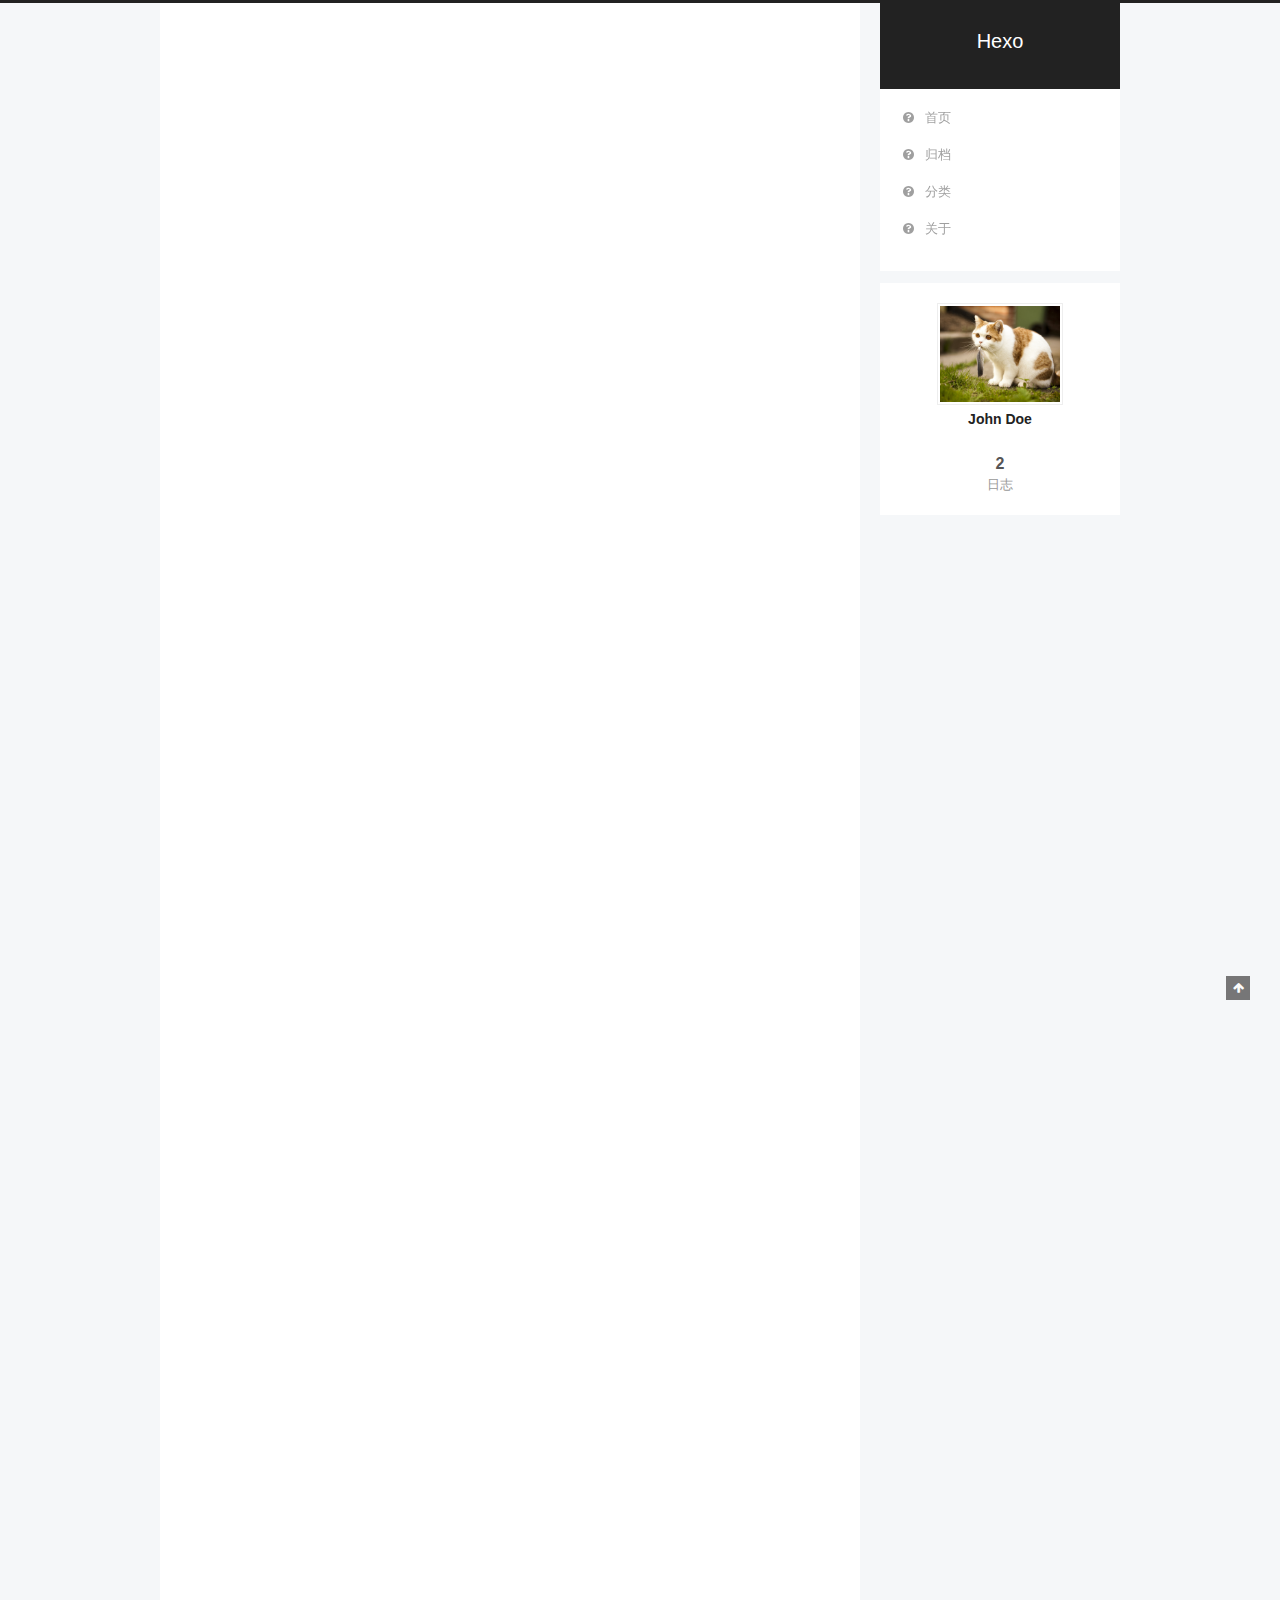
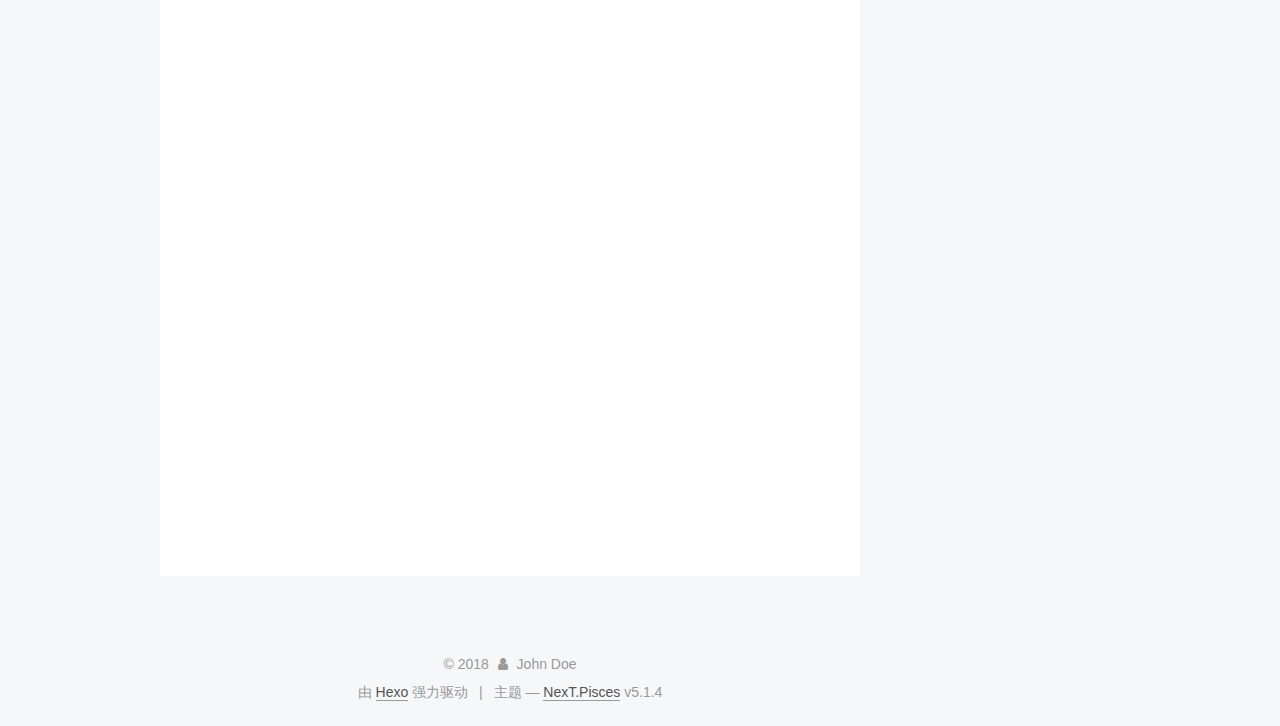
==== commit ec9070de: "Site updated: 2018-03-16 17:59:39" ====
--- a/index.html
+++ b/index.html
@@ -355,6 +355,126 @@
 
 
     
+      
+
+  
+
+  
+  
+  
+
+  <article class="post post-type-normal" itemscope itemtype="http://schema.org/Article">
+  
+  
+  
+  <div class="post-block">
+    <link itemprop="mainEntityOfPage" href="http://yoursite.com/2018/03/16/LinearRegression/">
+
+    <span hidden itemprop="author" itemscope itemtype="http://schema.org/Person">
+      <meta itemprop="name" content="John Doe">
+      <meta itemprop="description" content="">
+      <meta itemprop="image" content="/images/0.jpg">
+    </span>
+
+    <span hidden itemprop="publisher" itemscope itemtype="http://schema.org/Organization">
+      <meta itemprop="name" content="Hexo">
+    </span>
+
+    
+      <header class="post-header">
+
+        
+        
+          <h1 class="post-title" itemprop="name headline">
+                
+                <a class="post-title-link" href="/2018/03/16/LinearRegression/" itemprop="url">线性回归分析</a></h1>
+        
+
+        <div class="post-meta">
+          <span class="post-time">
+            
+              <span class="post-meta-item-icon">
+                <i class="fa fa-calendar-o"></i>
+              </span>
+              
+                <span class="post-meta-item-text">发表于</span>
+              
+              <time title="创建于" itemprop="dateCreated datePublished" datetime="2018-03-16T14:49:03+08:00">
+                2018-03-16
+              </time>
+            
+
+            
+
+            
+          </span>
+
+          
+
+          
+            
+          
+
+          
+          
+
+          
+
+          
+
+          
+
+        </div>
+      </header>
+    
+
+    
+    
+    
+    <div class="post-body" itemprop="articleBody">
+
+      
+      
+
+      
+        
+          
+            <p>&emsp;&emsp;假设样本空间为$d$个维度,用$\boldsymbol{x}$={$x_1,x_2,x_3,…,x_d$}来表示一个样本点，线性回归的目标是用$d+1$个参数来拟合样本点的输入和输出。通常我们会将$\boldsymbol{x}$扩充为$d+1$维的向量$\boldsymbol{x}$={$x_0,x_1,x_2,x_3,…,x_d$}，第$x_0$设为1作为偏置项。线性回归表达式如下：<br>$$f=\sum_{i=0}^{d+1} \theta_i x_i $$<br>用向量可以表示为：<br>$$f(x)=\boldsymbol{\theta}^T \boldsymbol{x}$$<br>将表达式代入均方误差函数$(MSE)$中:<br>$$ J =  \frac{1}{N}\sum_{i=1}^{N}(y_i-f(\boldsymbol{x}_i))^2 $$<br>令全部样本表示为：$X$={$\boldsymbol{x}_1,\boldsymbol{x}_2,\boldsymbol{x}_3,…,\boldsymbol{x}_N$}<sup>$T$</sup>，对应输出表示为$Y$={$y_1,y_2,y_3,…,y_N$}<sup>$T$</sup>，损失函数可以简化为：<br>$$J =\frac{1}{N}||X\boldsymbol{\theta}-Y||^2$$<br>我们的目标是让损失函数最小，令其对$\boldsymbol{\theta}$的偏导数为0,则有：<br>$$\begin{eqnarray}<br>\frac{\partial J}{\partial \boldsymbol{\theta}}&amp;=&amp;\frac{\partial}{\partial \boldsymbol{\theta}}[\frac{1}{N}(\boldsymbol{\theta}^TX^TX\boldsymbol{\theta}-2\boldsymbol{\theta}^TX^TY+Y^TY)] \<br>&amp;=&amp;\frac{1}{N}(2X^TX\boldsymbol{\theta}-2X^TY)\<br>&amp;=&amp;0<br>\end{eqnarray}$$<br>解得：$\boldsymbol{\theta}=(X^TX)^{-1}X^TY$。<br>&emsp;&emsp;显然，$X^TX$要是可逆的，通常情况下都能满足因为$N&gt;&gt;d+1$。事实上$X^TX$也存在不可逆的情况，这种情况下我们可以选择求<a href="https://zh.wikipedia.org/wiki/%E5%B9%BF%E4%B9%89%E9%80%86%E9%98%B5" target="_blank" rel="noopener">伪逆</a>或者梯度下降法来解决问题。<br>&emsp;&emsp;如果要利用线性回归来解决二分类问题，$y_i$就不再是连续值，而是1(正样本)或者0/-1(负样本)。同样的求出权重向量后对测试样本进行预测，可以用0.5/0作为阈值来划分正负样本。</p>
+<h3 id="代码块"><a href="#代码块" class="headerlink" title="代码块"></a><strong>代码块</strong></h3><figure class="highlight python"><table><tr><td class="gutter"><pre><span class="line">1</span><br><span class="line">2</span><br><span class="line">3</span><br><span class="line">4</span><br><span class="line">5</span><br><span class="line">6</span><br><span class="line">7</span><br><span class="line">8</span><br><span class="line">9</span><br><span class="line">10</span><br><span class="line">11</span><br><span class="line">12</span><br><span class="line">13</span><br><span class="line">14</span><br><span class="line">15</span><br><span class="line">16</span><br><span class="line">17</span><br><span class="line">18</span><br><span class="line">19</span><br><span class="line">20</span><br><span class="line">21</span><br><span class="line">22</span><br><span class="line">23</span><br><span class="line">24</span><br><span class="line">25</span><br><span class="line">26</span><br><span class="line">27</span><br><span class="line">28</span><br><span class="line">29</span><br><span class="line">30</span><br><span class="line">31</span><br><span class="line">32</span><br><span class="line">33</span><br><span class="line">34</span><br><span class="line">35</span><br><span class="line">36</span><br><span class="line">37</span><br><span class="line">38</span><br><span class="line">39</span><br><span class="line">40</span><br><span class="line">41</span><br><span class="line">42</span><br><span class="line">43</span><br><span class="line">44</span><br></pre></td><td class="code"><pre><span class="line"><span class="keyword">import</span> numpy <span class="keyword">as</span> np</span><br><span class="line"><span class="keyword">from</span> sklearn.datasets <span class="keyword">import</span> load_breast_cancer</span><br><span class="line"><span class="keyword">from</span> sklearn.preprocessing <span class="keyword">import</span> scale</span><br><span class="line"><span class="keyword">from</span> random <span class="keyword">import</span> random</span><br><span class="line"><span class="keyword">from</span> sklearn.model_selection <span class="keyword">import</span> train_test_split</span><br><span class="line"></span><br><span class="line"><span class="class"><span class="keyword">class</span> <span class="title">LinearRegression</span><span class="params">(object)</span>:</span></span><br><span class="line">    weight = np.array([])</span><br><span class="line">    way = <span class="string">'gd'</span></span><br><span class="line">    <span class="function"><span class="keyword">def</span> <span class="title">__init__</span><span class="params">(self, training_way = <span class="string">'gd'</span>)</span>:</span></span><br><span class="line">        self.way = training_way</span><br><span class="line">    <span class="function"><span class="keyword">def</span> <span class="title">gradientDescent</span><span class="params">(self, X, Y, alpha, epoch)</span>:</span></span><br><span class="line">        W = np.random.normal(<span class="number">0</span>,<span class="number">1</span>,size=(X.shape[<span class="number">1</span>],))</span><br><span class="line">        <span class="keyword">for</span> i <span class="keyword">in</span> range(epoch):</span><br><span class="line">            W -= alpha*(X.T).dot(X.dot(W)-Y)/X.shape[<span class="number">0</span>]</span><br><span class="line">        <span class="keyword">return</span> W</span><br><span class="line">        </span><br><span class="line">    <span class="function"><span class="keyword">def</span> <span class="title">fit</span><span class="params">(self, train_data, train_target, alpha = <span class="number">0.1</span>, epoch = <span class="number">300</span>)</span>:</span></span><br><span class="line">        X = np.ones((train_data.shape[<span class="number">0</span>], train_data.shape[<span class="number">1</span>]+<span class="number">1</span>))</span><br><span class="line">        X[:,<span class="number">0</span>:<span class="number">-1</span>] = train_data</span><br><span class="line">        Y = train_target</span><br><span class="line">        <span class="keyword">if</span> self.way == <span class="string">'gd'</span>:</span><br><span class="line">            self.weight = self.gradientDescent(X, Y, alpha, epoch)</span><br><span class="line">        <span class="keyword">else</span>:</span><br><span class="line">            self.weight = np.linalg.inv((X.T).dot(X)).dot(X.T).dot(Y)</span><br><span class="line">    </span><br><span class="line">    <span class="function"><span class="keyword">def</span> <span class="title">predict</span><span class="params">(self, test_data)</span>:</span></span><br><span class="line">        X = np.ones((test_data.shape[<span class="number">0</span>], test_data.shape[<span class="number">1</span>]+<span class="number">1</span>))</span><br><span class="line">        X[:,<span class="number">0</span>:<span class="number">-1</span>] = test_data</span><br><span class="line">        <span class="keyword">return</span> X.dot(self.weight)</span><br><span class="line">    </span><br><span class="line">    <span class="function"><span class="keyword">def</span> <span class="title">evaluate</span><span class="params">(self, predict_target, test_target)</span>:</span></span><br><span class="line">        predict_target[predict_target&gt;=<span class="number">0.5</span>] = <span class="number">1</span></span><br><span class="line">        predict_target[predict_target&lt;<span class="number">0.5</span>] = <span class="number">0</span></span><br><span class="line">        <span class="keyword">return</span> sum(predict_target==test_target)/len(predict_target)</span><br><span class="line"></span><br><span class="line"><span class="keyword">if</span> __name__ == <span class="string">"__main__"</span>:</span><br><span class="line">    cancer = load_breast_cancer()</span><br><span class="line">    xtr, xval, ytr, yval = train_test_split(cancer.data, cancer.target, \</span><br><span class="line">    test_size=<span class="number">0.2</span>, random_state=<span class="number">7</span>)</span><br><span class="line">    linear = LinearRegression(training_way = <span class="string">'gd'</span>)</span><br><span class="line">    linear.fit(xtr, ytr, alpha = <span class="number">0.05</span>, epoch = <span class="number">1000</span>)</span><br><span class="line">    predict = linear.predict(xval)</span><br><span class="line">    print(<span class="string">'linear regression accruacy:'</span>,linear.evaluate(predict, yval))</span><br></pre></td></tr></table></figure>
+          
+        
+      
+    </div>
+    
+    
+    
+
+    
+
+    
+
+    
+
+    <footer class="post-footer">
+      
+
+      
+
+      
+
+      
+      
+        <div class="post-eof"></div>
+      
+    </footer>
+  </div>
+  
+  
+  
+  </article>
+
+
+    
   </section>
 
   
@@ -405,7 +525,7 @@
               
                 <a href="/归档">
               
-                  <span class="site-state-item-count">1</span>
+                  <span class="site-state-item-count">2</span>
                   <span class="site-state-item-name">日志</span>
                 </a>
               </div>
@@ -413,15 +533,6 @@
 
             
 
-            
-              
-              
-              <div class="site-state-item site-state-tags">
-                
-                  <span class="site-state-item-count">1</span>
-                  <span class="site-state-item-name">标签</span>
-                
-              </div>
             
 
           </nav>
--- a/css/main.css
+++ b/css/main.css
@@ -1823,7 +1823,7 @@
   width: 4px;
   height: 4px;
   border-radius: 50%;
-  background: #fff4cf;
+  background: #ff09ff;
 }
 .links-of-blogroll {
   font-size: 13px;
